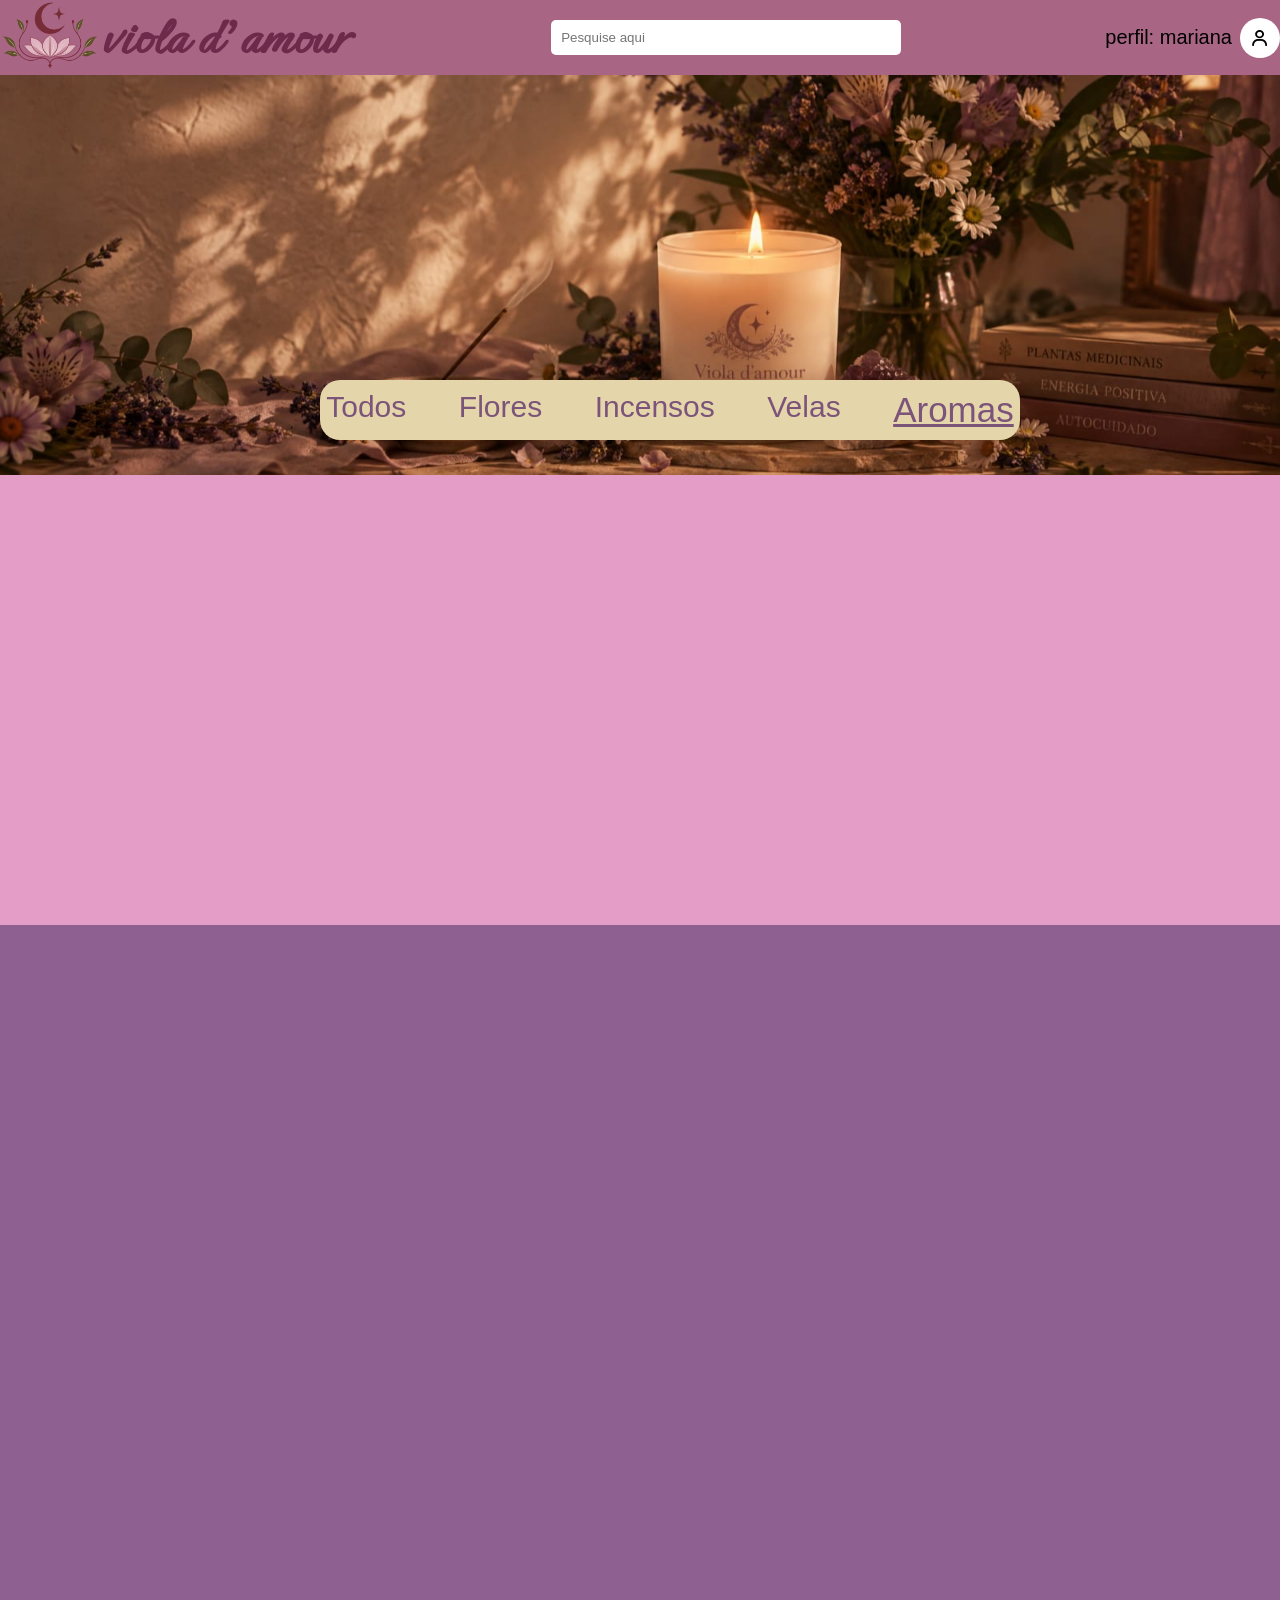
==== aroma.html @ 9129fdcb "alteracao do site" ====
<!DOCTYPE html>
<html lang="pt-br">
<head>
    <meta charset="UTF-8">
    <meta name="viewport" content="width=device-width, initial-scale=1.0">
    <link rel="stylesheet" href="./flores.css">
    <link rel="stylesheet" href="http://unpkg.com/boxicons@2.1.4/css/boxicons.min.css">
    <title> Viola D'Amour</title>
</head>
<body>
     <header>
<!--cabeçalho-->
        <a href="./index.html" target="_blank"><img src="./imagens/logo.png" id="logo" ></a> 
        <h1>viola d'amour</h1> <!--nome da empresa-->

        <div class="pesquisa"> 
            <input type="text" placeholder="Pesquise aqui">
        </div>

        <!-- Perfil à direita -->
        <div class="perfil">
            <span>perfil: <a>mariana</a></span>
            <i class="bx bx-user"></i>
        </div>
    </header>

    <main>

        <section>

            <article class="banner"> <!-- banner principal!!!!!!!!! -->

            </article>
        </section>  
        

        <section> <!--Div de produtos!!!!!!!-->
             <div class="partebaixo">
            <div class="lado-esquedo">
                <div class="meio">
                    <a href="./index.html">Todos</a>
                    <a href="./flores.html"><p>Flores</p></a>
                    <a href="./incensos.html"><p>Incensos</p></a>
                    <a href="./velas.css"><p>Velas</p></a>
                    <p id="ativo">Aromas</p>
                    
                </div>
        </section>

        
    </main>
        
</body>
</html>
---- flores.css ----
@import url('https://fonts.googleapis.com/css2?family=Ephesis&display=swap');

* {

    margin: 0;

    padding: 0;

    box-sizing: border-box;
}

/* CONFIGURAÇÃO GERAL */

html {

    scroll-behavior: smooth;
}

body {

    background-color: rgb(228, 213, 171);

    padding-top: 75px;

    font-family: Arial, sans-serif;
}

main{

    background-color: rgb(228, 157, 198);

}

/* CABEÇALHO FIXO */

header {

    display: flex;

    align-items: center;

    background-color: rgb(168, 101, 132);

    position: fixed;

    top: 0;

    left: 0;

    width: 100%;

    height: 75px;

    z-index: 1000;
}


#logo {

    width: 100px;

    height: 70px;

    object-fit: contain;
}

h1 {

    font-family: "Ephesis", cursive;

    font-weight: 600;

    font-style: normal;

    font-size: 60px;

    color: rgb(110, 42, 75);
}

/* BANNER */

.banner {

    background-image: url("./imagens/WhatsApp Image 2026-10-06 at 19.47.23.jpeg");

    height: 400px;

    width: 100%;

    background-size: cover;

    background-position: center;

    background-repeat: no-repeat;

    position: sticky;
   
    top: 75px;
}

.pesquisa {
   
    flex: 1;
   
    display: flex;
   
    justify-content: center;
   
    padding: 0 30px;
}

.pesquisa input {
   
    width: 350px;
   
    padding: 10px;
   
    border: none;
   
    border-radius: 5px;
}

/* Perfil */
.perfil {
   
    display: flex;
   
    align-items: center;
   
    gap: 8px;
   
    white-space: nowrap;
   
    font-size: 20px;
}

.perfil a:hover{
   
    cursor: pointer;
   
    text-decoration: underline;
}

.perfil i {
   
    width: 40px;
   
    height: 40px;
   
    object-fit: contain;
   
    border-radius: 100%;
   
    background-color: white;
   
    cursor: pointer;

    padding-top: 10px;
   
    padding-left: 10px;
}


.partebaixo{
   
    display: flex;
   
    background-color: rgb(141, 96, 145);
   
    width: 100%;
   
    height: 1400px;
   
    margin-top: 450px;
}

.lado-esquerdo{
   
    background-color: rgb(97, 124, 65);
   
    width: 80%;
   
    height: 100%;

    display: flex;
   
    flex-direction: column;
}



#ativo{
   
    text-decoration: underline;
   
    font-size: 35px;
}

.meio{
   
    position: absolute;
   
    top: 380px;
   
    left: 25%;

    display: flex;
    
    justify-content: space-around;

    gap: 40px;

    background-color: rgb(228, 213, 171);
    
    color: rgb(124, 84, 121);
    
    border-radius: 20px;
    
    width: 700px;
    
    height: 60px;
    
    font-size: 30px;
    
    padding-top: 10px;
}

.meio a{
    
    text-decoration: none;
    
    color: rgb(124, 84, 121);

}

.meio p:hover{
    
    text-decoration: underline;
    
    cursor: pointer;
    
    transform: scale(1.2);
    
    transition: 0.2s;
}



.baixo {
    display: flex;
    flex-direction: row;
    flex-wrap: wrap;

    justify-content: center;
    align-items: flex-start;
    align-content: flex-start;

    gap: 30px 22px;
    padding: 35px 30px;
}

.produto{
    
    width: 250px;
    
    height: 250px;
    
    object-fit: cover;

    border-radius: 20px;
}

/*caixa dos produtos*/

.produtos {
    margin: 0 !important;
    align-self: flex-start;
    transform: none;
    flex-shrink: 0;
}

.container {
    display: flex;
    flex-direction: row;
    flex-wrap: wrap;
    justify-content: center;
    align-items: flex-start;
    gap: 20px;
    padding: 30px;
}

.flores {
    display: flex;
    width: 200px;
    height: 300px;
    background-color: #7a1648;
    border-radius: 15px;
    justify-content: center;
    align-items: center;
    box-shadow: 5px 5px 10px rgba(82, 2, 62, 0.622);
    
    img{

    margin-top: -40px;
    width: 190px;
    height: 230px;
    border-radius: 20px;
    }
}





/* RODAPÉ */

footer {
    background-color: #7a1648;
    color: white;

    text-align: center;
    padding: 30px;

    position: relative;
    z-index: 2;
}

footer h3 {
    font-size: 25px;
    margin-bottom: 15px;
}

footer p {
    margin: 8px;
}

/* RESPONSIVIDADE PARA CELULAR */

@media (max-width: 600px) {

    /* CONFIGURAÇÃO GERAL */

    body {
        padding-top: 65px;
        overflow-x: hidden;
    }

    /* CABEÇALHO */

    header {
        height: 65px;
        padding: 0 8px;
        gap: 5px;
    }

    #logo {
        width: 55px;
        height: 55px;
        object-fit: contain;
    }

    h1 {
        font-size: clamp(24px, 7vw, 38px);
        white-space: nowrap;
    }

    /* PESQUISA */

    .pesquisa {
        flex: 1;
        min-width: 0;
        padding: 0 5px;
    }

    .pesquisa input {
        width: 100%;
        min-width: 0;
        padding: 8px;
        font-size: 12px;
    }

    /* PERFIL */

    .perfil {
        gap: 4px;
        font-size: 11px;
    }

    .perfil i {
        width: 28px;
        height: 28px;
        padding: 6px;
        font-size: 16px;
    }

    /* BANNER */

    .banner {
        width: 100%;
        height: 250px;
        top: 65px;
        background-size: cover;
        background-position: center;
    }

    /* MENU DE CATEGORIAS */

    .meio {
        position: relative;
        top: auto;
        left: auto;

        width: calc(100% - 24px);
        height: auto;
        min-height: 48px;

        margin: -30px auto 0;
        padding: 10px;

        display: flex;
        flex-wrap: wrap;
        justify-content: center;
        align-items: center;
        gap: 10px 16px;

        border-radius: 15px;
        font-size: 16px;
        z-index: 2;
    }

    .meio p,
    .meio a {
        font-size: 16px;
    }

    #ativo {
        font-size: 19px;
    }

    /* ÁREA DOS PRODUTOS */

    .container {
        width: 100%;
        min-height: auto;

        display: grid;
        grid-template-columns: repeat(2, minmax(0, 1fr));

        gap: 15px;
        padding: 20px 12px 35px;
    }

    /* CAIXAS DAS FLORES */

    .flores {
        width: 100%;
        min-width: 0;
        height: 220px;

        display: flex;
        justify-content: center;
        align-items: center;

        border-radius: 12px;
        box-shadow: 3px 4px 8px rgba(82, 2, 62, 0.35);
    }

    /* IMAGENS DOS PRODUTOS */

    .produto {
        width: 100%;
        height: 100%;
        object-fit: cover;
        border-radius: 12px;
    }

    /* RODAPÉ */

    footer {
        padding: 25px 15px;
        overflow-wrap: anywhere;
        font-size: 14px;
    }

    footer h3 {
        font-size: 22px;
    }
}
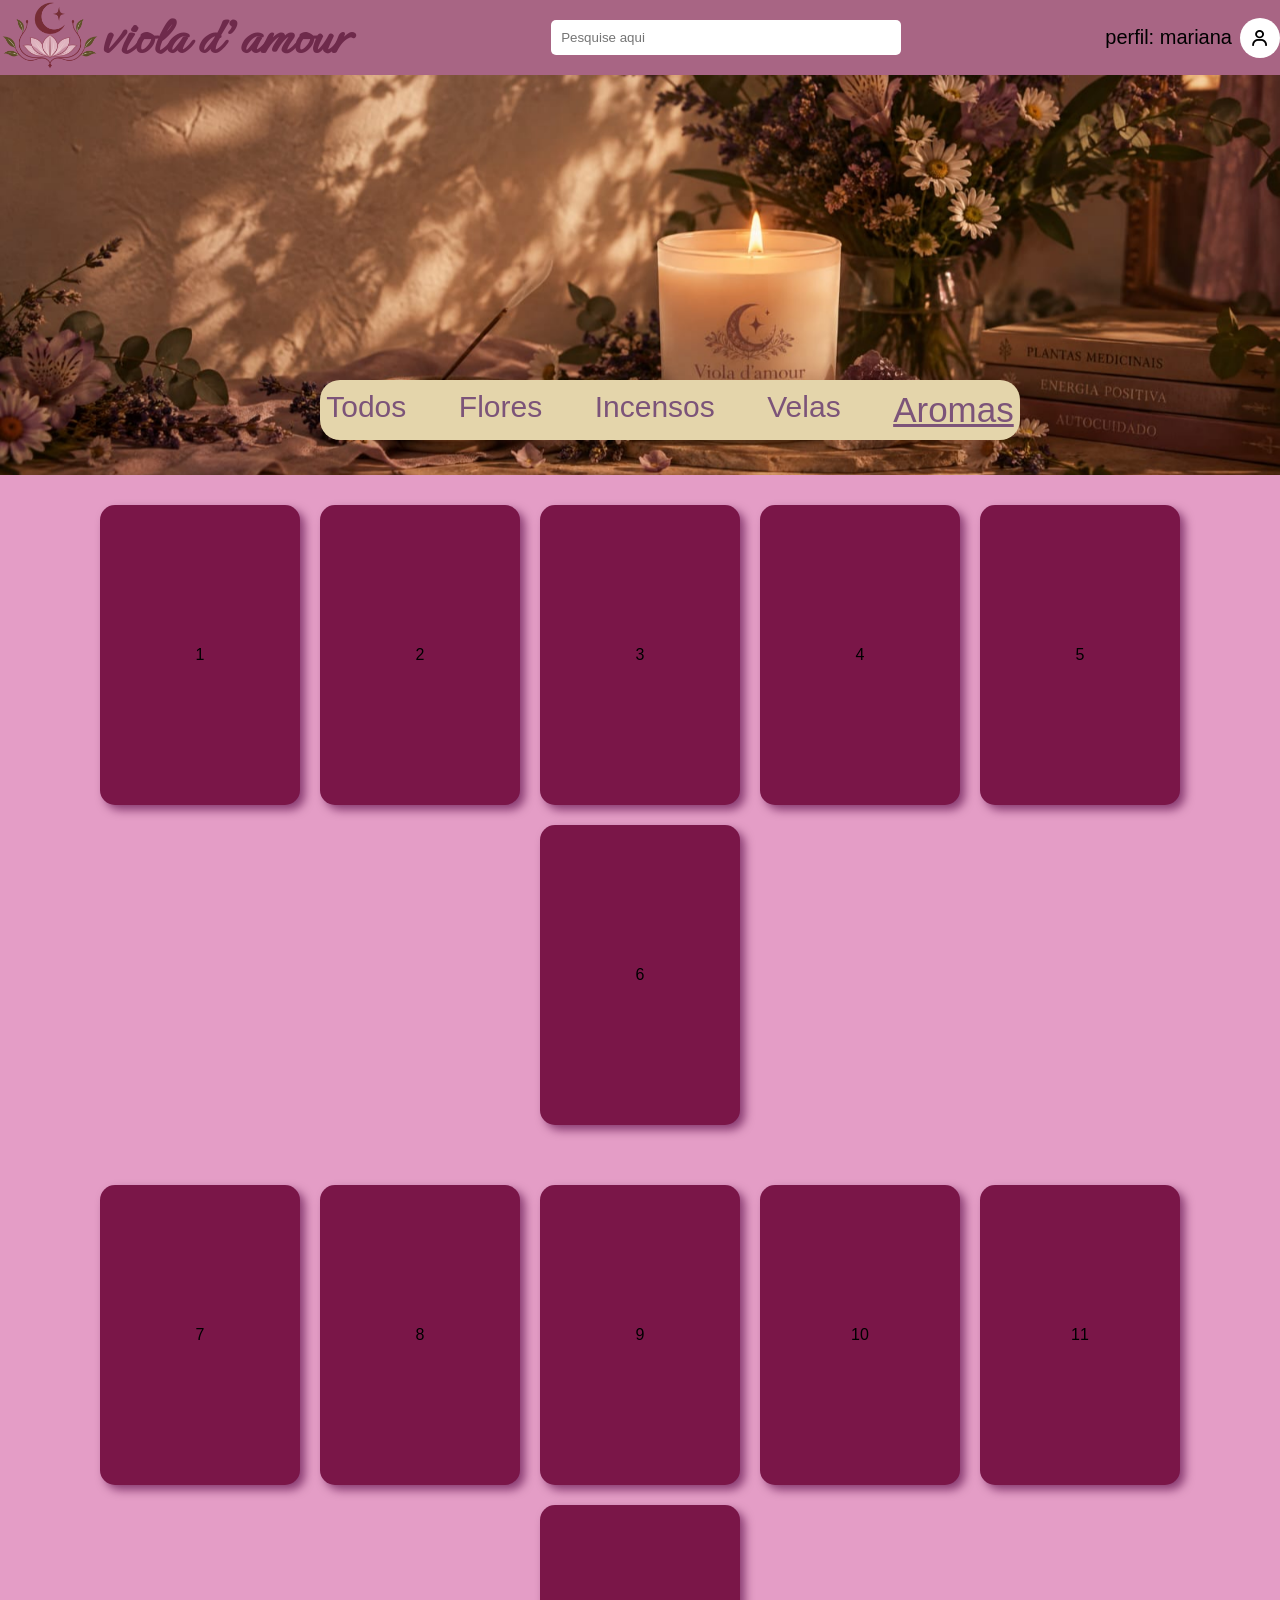
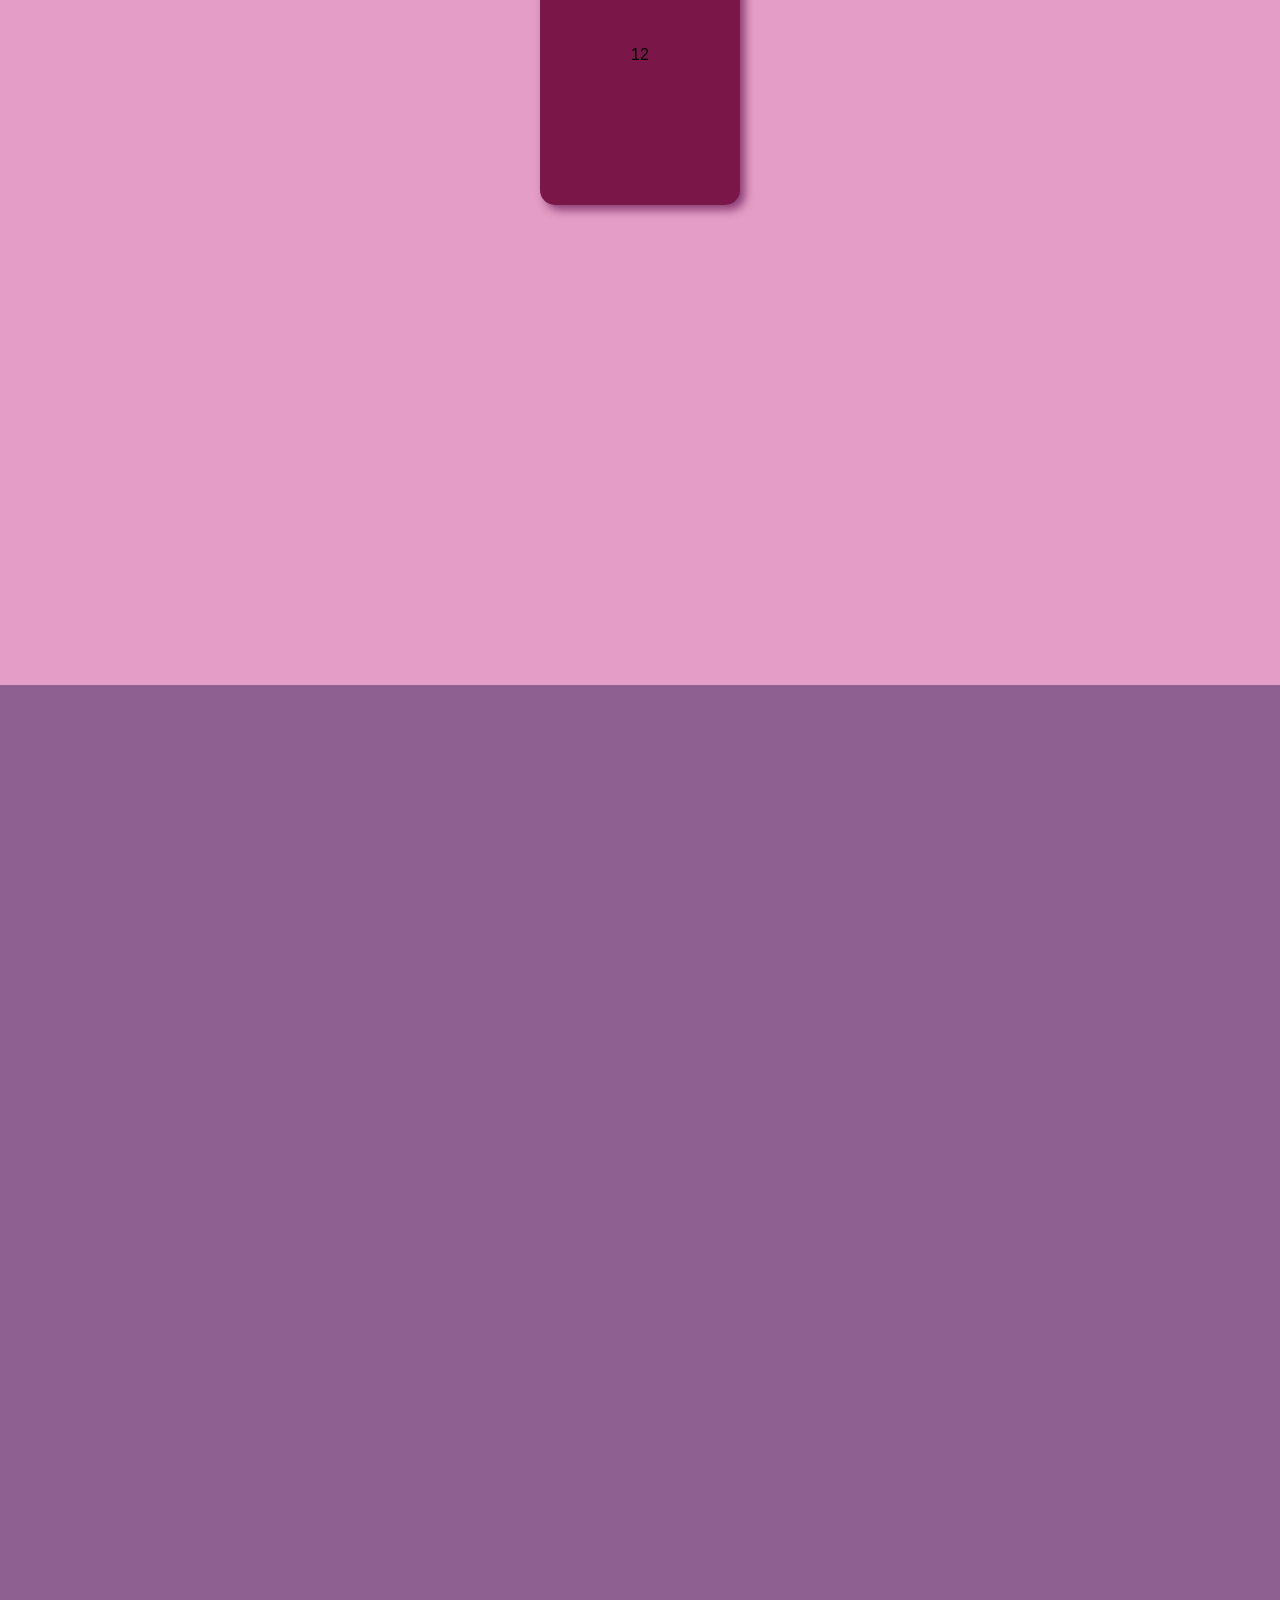
==== commit 63494205: "slavando alteracao" ====
--- a/aroma.html
+++ b/aroma.html
@@ -3,7 +3,7 @@
 <head>
     <meta charset="UTF-8">
     <meta name="viewport" content="width=device-width, initial-scale=1.0">
-    <link rel="stylesheet" href="./flores.css">
+    <link rel="stylesheet" href="./aromas.css">
     <link rel="stylesheet" href="http://unpkg.com/boxicons@2.1.4/css/boxicons.min.css">
     <title> Viola D'Amour</title>
 </head>
@@ -33,6 +33,46 @@
             </article>
         </section>  
         
+        <section class="produtos-section">
+
+            <div class="container">
+        
+                <div class="aromas">1</div>
+        
+                <div class="aromas">2</div>
+        
+                <div class="aromas">3</div>
+        
+                <div class="aromas">4</div>
+        
+                <div class="aromas">5</div>
+        
+                <div class="aromas">6</div>
+        
+            </div>
+        
+        </section>
+
+        <section class="produtos-section">
+
+            <div class="container">
+        
+                <div class="aromas">7</div>
+        
+                <div class="aromas">8</div>
+        
+                <div class="aromas">9</div>
+        
+                <div class="aromas">10</div>
+        
+                <div class="aromas">11</div>
+        
+                <div class="aromas">12</div>
+        
+            </div>
+        
+        </section>
+
 
         <section> <!--Div de produtos!!!!!!!-->
              <div class="partebaixo">
--- a/aromas.css
+++ b/aromas.css
@@ -0,0 +1,308 @@
+
+@import url('https://fonts.googleapis.com/css2?family=Ephesis&display=swap');
+
+* {
+
+    margin: 0;
+
+    padding: 0;
+
+    box-sizing: border-box;
+}
+
+/* CONFIGURAÇÃO GERAL */
+
+html {
+
+    scroll-behavior: smooth;
+}
+
+body {
+
+    background-color: rgb(228, 213, 171);
+
+    padding-top: 75px;
+
+    font-family: Arial, sans-serif;
+}
+
+main{
+
+    background-color: rgb(228, 157, 198);
+
+}
+
+/* CABEÇALHO FIXO */
+
+header {
+
+    display: flex;
+
+    align-items: center;
+
+    background-color: rgb(168, 101, 132);
+
+    position: fixed;
+
+    top: 0;
+
+    left: 0;
+
+    width: 100%;
+
+    height: 75px;
+
+    z-index: 1000;
+}
+
+
+#logo {
+
+    width: 100px;
+
+    height: 70px;
+
+    object-fit: contain;
+}
+
+h1 {
+
+    font-family: "Ephesis", cursive;
+
+    font-weight: 600;
+
+    font-style: normal;
+
+    font-size: 60px;
+
+    color: rgb(110, 42, 75);
+}
+
+/* BANNER */
+
+.banner {
+
+    background-image: url("./imagens/WhatsApp Image 2026-10-06 at 19.47.23.jpeg");
+
+    height: 400px;
+
+    width: 100%;
+
+    background-size: cover;
+
+    background-position: center;
+
+    background-repeat: no-repeat;
+
+    position: sticky;
+   
+    top: 75px;
+}
+
+.pesquisa {
+   
+    flex: 1;
+   
+    display: flex;
+   
+    justify-content: center;
+   
+    padding: 0 30px;
+}
+
+.pesquisa input {
+   
+    width: 350px;
+   
+    padding: 10px;
+   
+    border: none;
+   
+    border-radius: 5px;
+}
+
+/* Perfil */
+.perfil {
+   
+    display: flex;
+   
+    align-items: center;
+   
+    gap: 8px;
+   
+    white-space: nowrap;
+   
+    font-size: 20px;
+}
+
+.perfil a:hover{
+   
+    cursor: pointer;
+   
+    text-decoration: underline;
+}
+
+.perfil i {
+   
+    width: 40px;
+   
+    height: 40px;
+   
+    object-fit: contain;
+   
+    border-radius: 100%;
+   
+    background-color: white;
+   
+    cursor: pointer;
+
+    padding-top: 10px;
+   
+    padding-left: 10px;
+}
+
+
+.partebaixo{
+   
+    display: flex;
+   
+    background-color: rgb(141, 96, 145);
+   
+    width: 100%;
+   
+    height: 1400px;
+   
+    margin-top: 450px;
+}
+
+.lado-esquerdo{
+   
+    background-color: rgb(97, 124, 65);
+   
+    width: 80%;
+   
+    height: 100%;
+
+    display: flex;
+   
+    flex-direction: column;
+}
+
+
+
+#ativo{
+   
+    text-decoration: underline;
+   
+    font-size: 35px;
+}
+
+.meio{
+   
+    position: absolute;
+   
+    top: 380px;
+   
+    left: 25%;
+
+    display: flex;
+    
+    justify-content: space-around;
+
+    gap: 40px;
+
+    background-color: rgb(228, 213, 171);
+    
+    color: rgb(124, 84, 121);
+    
+    border-radius: 20px;
+    
+    width: 700px;
+    
+    height: 60px;
+    
+    font-size: 30px;
+    
+    padding-top: 10px;
+}
+
+.meio a{
+    
+    text-decoration: none;
+    
+    color: rgb(124, 84, 121);
+
+}
+
+.meio p:hover{
+    
+    text-decoration: underline;
+    
+    cursor: pointer;
+    
+    transform: scale(1.2);
+    
+    transition: 0.2s;
+}
+
+
+
+.baixo {
+    display: flex;
+    flex-direction: row;
+    flex-wrap: wrap;
+
+    justify-content: center;
+    align-items: flex-start;
+    align-content: flex-start;
+
+    gap: 30px 22px;
+    padding: 35px 30px;
+}
+
+.produto{
+    
+    width: 250px;
+    
+    height: 250px;
+    
+    object-fit: cover;
+
+    border-radius: 20px;
+}
+
+.produtos {
+    margin: 0 !important;
+    align-self: flex-start;
+    transform: none;
+    flex-shrink: 0;
+}
+
+.container {
+    display: flex;
+    flex-direction: row;
+    flex-wrap: wrap;
+    justify-content: center;
+    align-items: flex-start;
+    gap: 20px;
+    padding: 30px;
+}
+
+.aromas {
+    display: flex;
+    width: 200px;
+    height: 300px;
+    background-color: #7a1648;
+    border-radius: 15px;
+    justify-content: center;
+    align-items: center;
+    box-shadow: 5px 5px 10px rgba(82, 2, 62, 0.622);
+    
+    img{
+
+    margin-top: -40px;
+    width: 190px;
+    height: 230px;
+    border-radius: 20px;
+    }
+}
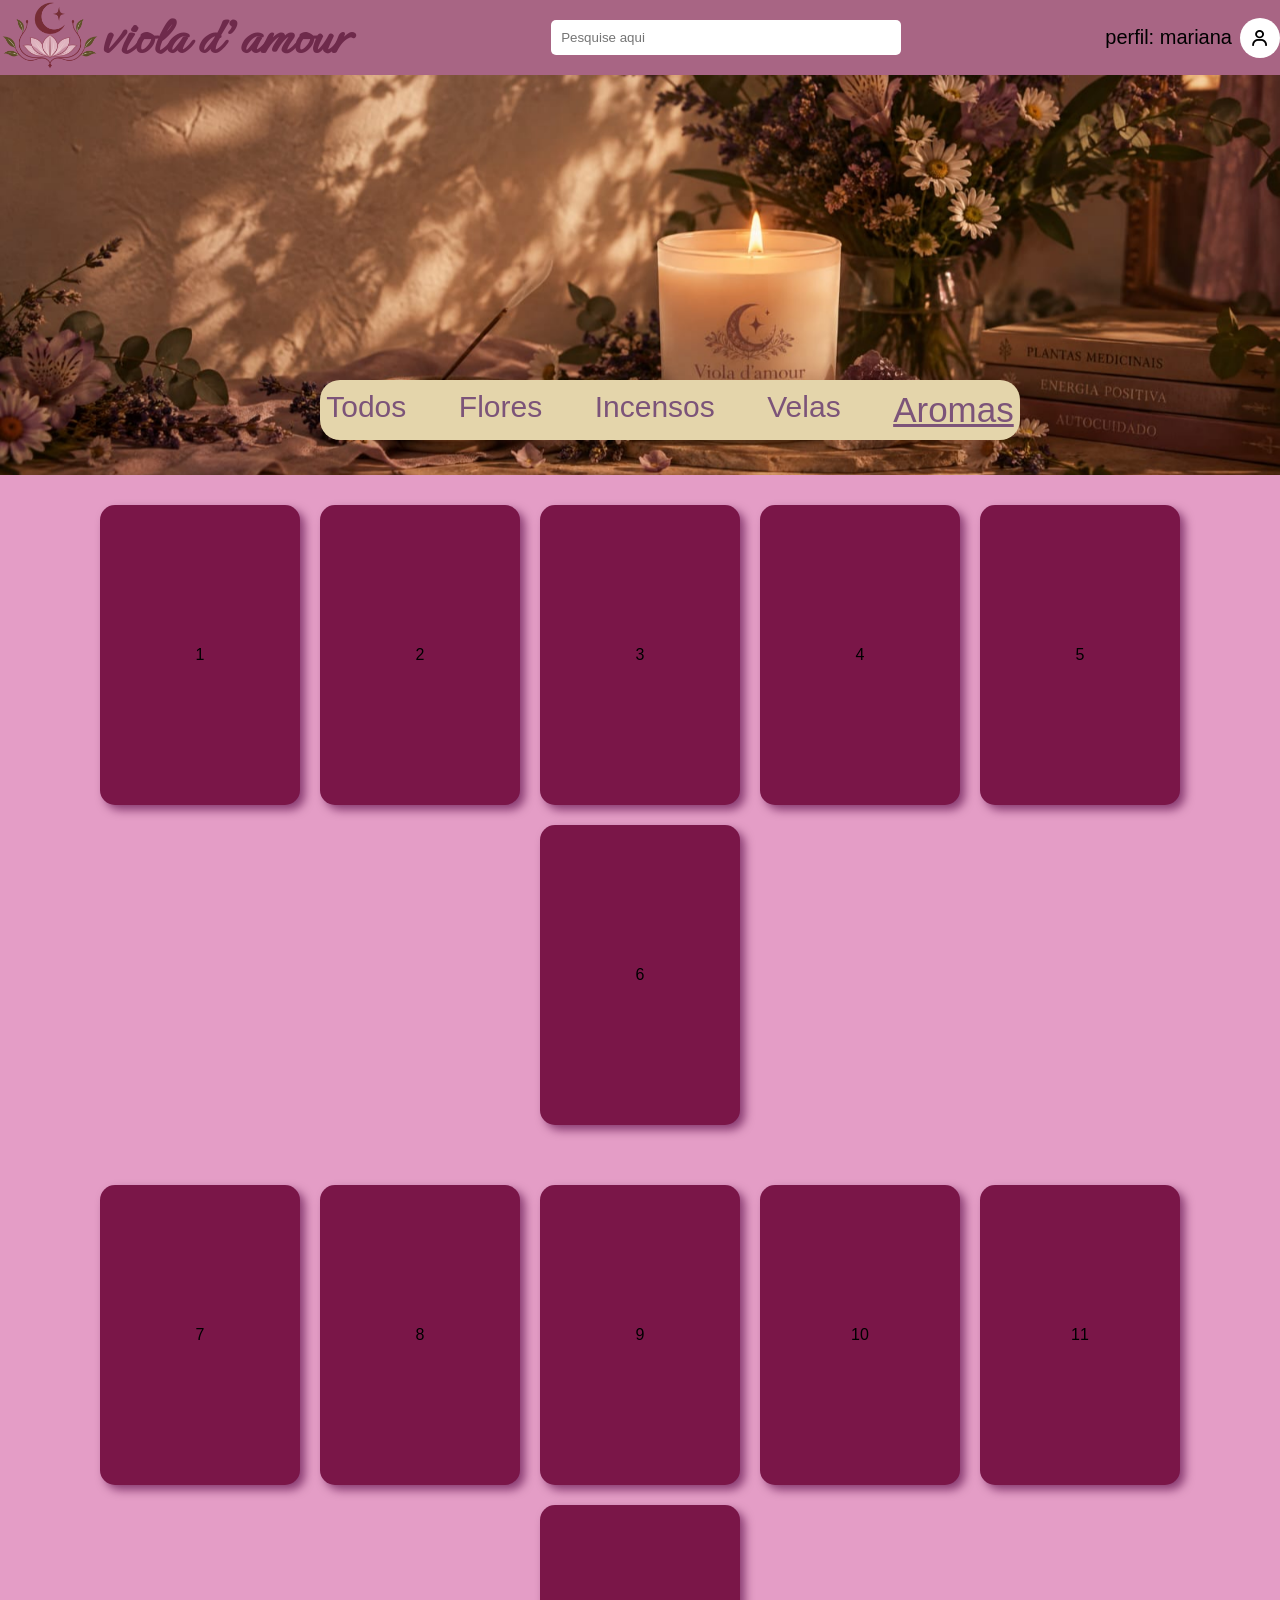
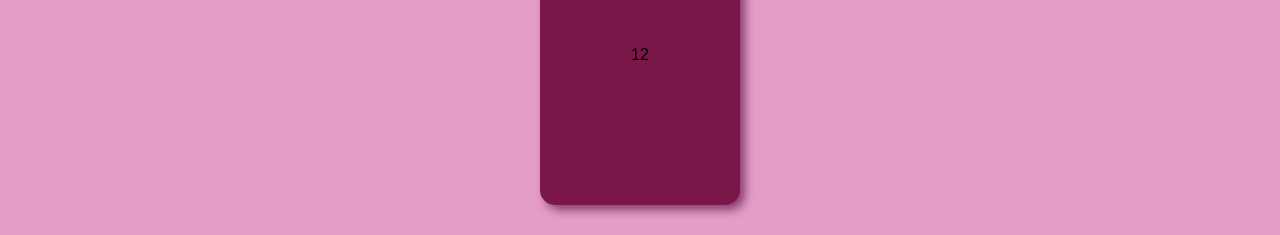
==== commit 33f3e17e: "aa" ====
--- a/aroma.html
+++ b/aroma.html
@@ -81,7 +81,7 @@
                     <a href="./index.html">Todos</a>
                     <a href="./flores.html"><p>Flores</p></a>
                     <a href="./incensos.html"><p>Incensos</p></a>
-                    <a href="./velas.css"><p>Velas</p></a>
+                    <a href="./velas.html"><p>Velas</p></a>
                     <p id="ativo">Aromas</p>
                     
                 </div>
--- a/aromas.css
+++ b/aromas.css
@@ -162,18 +162,7 @@
 }
 
 
-.partebaixo{
-   
-    display: flex;
-   
-    background-color: rgb(141, 96, 145);
-   
-    width: 100%;
-   
-    height: 1400px;
-   
-    margin-top: 450px;
-}
+
 
 .lado-esquerdo{
    
@@ -196,7 +185,6 @@
    
     font-size: 35px;
 }
-
 .meio{
    
     position: absolute;
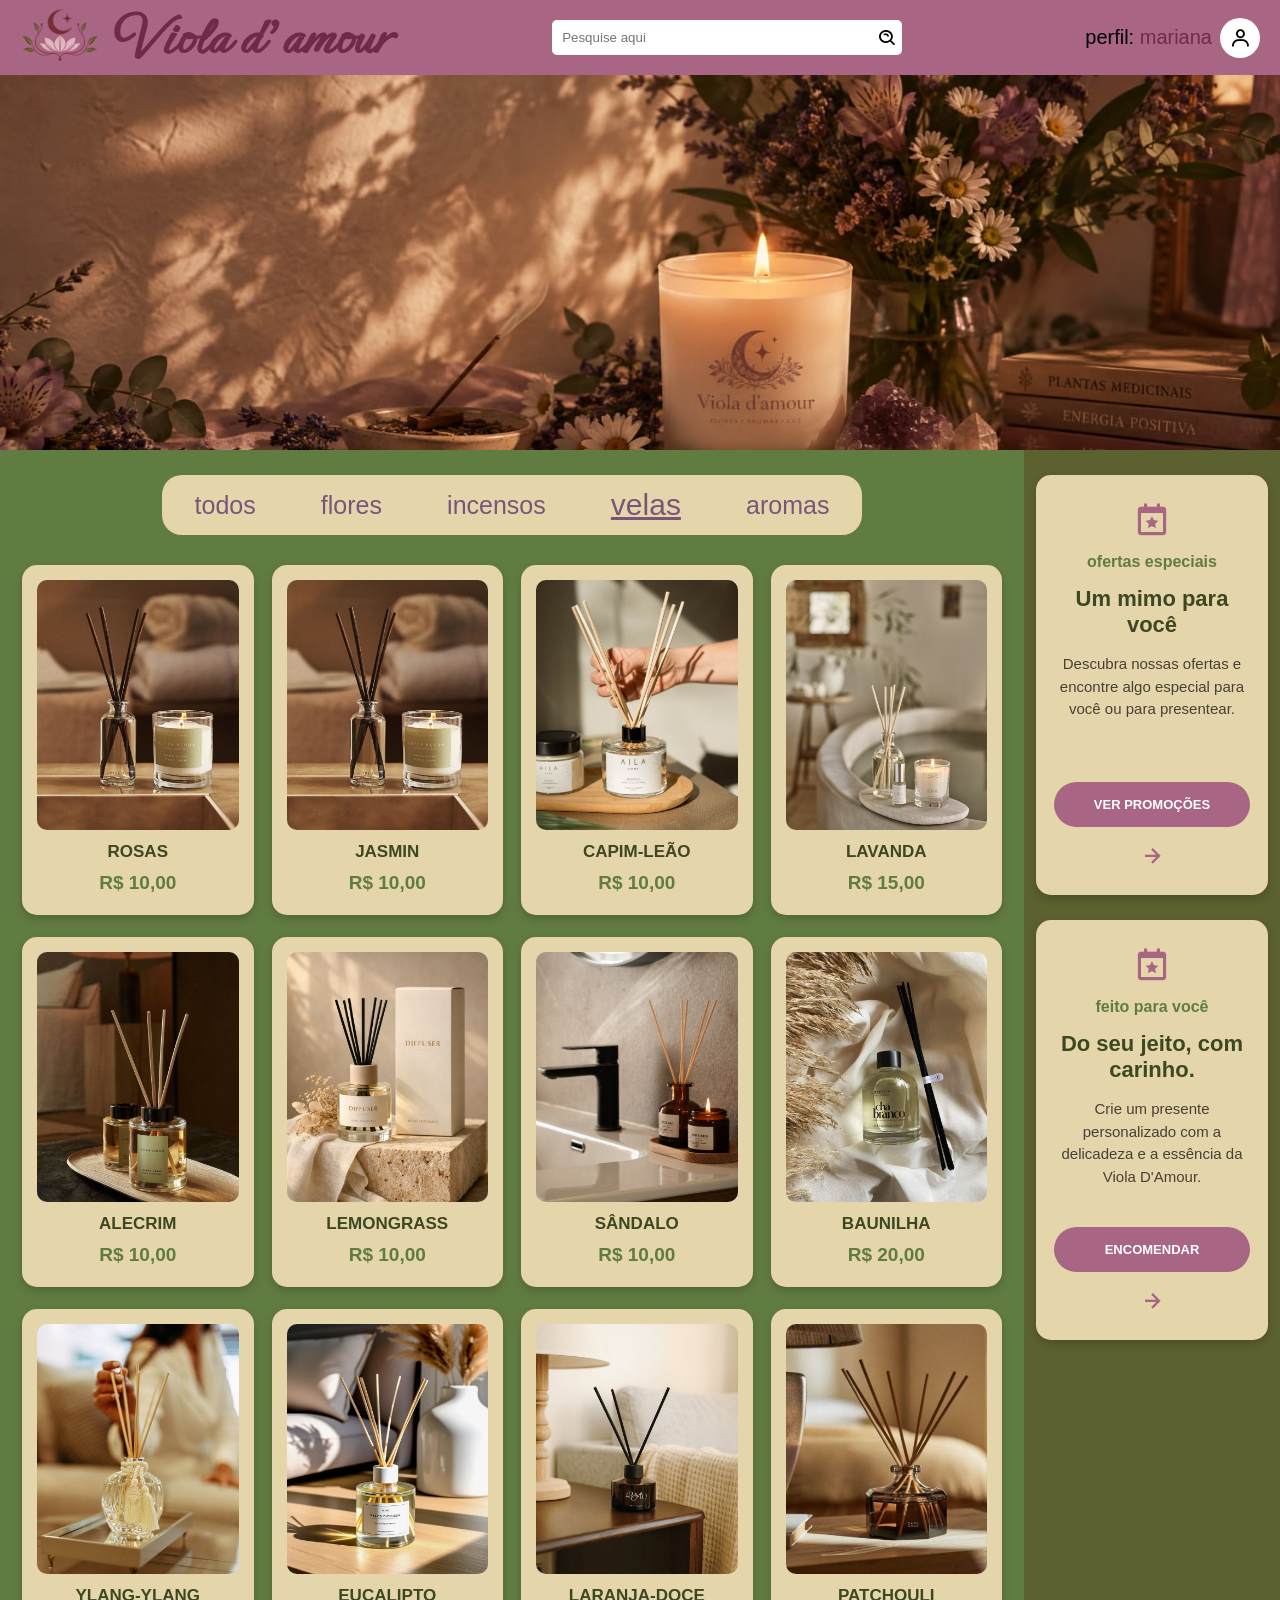
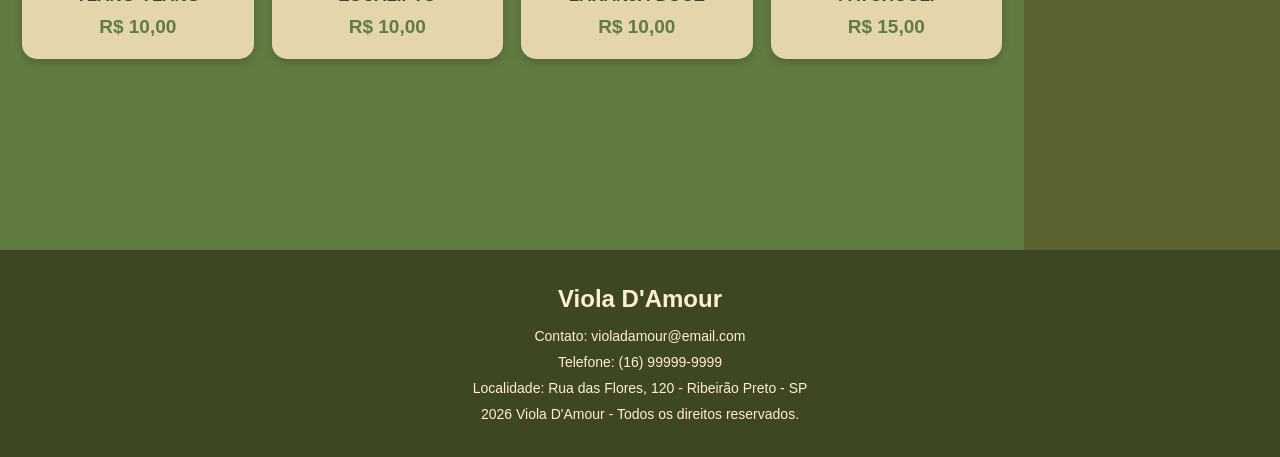
==== commit 9a9bc77a: "aa" ====
--- a/aroma.html
+++ b/aroma.html
@@ -1,94 +1,248 @@
+
 <!DOCTYPE html>
 <html lang="pt-br">
+
 <head>
     <meta charset="UTF-8">
     <meta name="viewport" content="width=device-width, initial-scale=1.0">
+
+    <title>Viola D'Amour - Aromas</title>
+
     <link rel="stylesheet" href="./aromas.css">
-    <link rel="stylesheet" href="http://unpkg.com/boxicons@2.1.4/css/boxicons.min.css">
-    <title> Viola D'Amour</title>
+    <link rel="stylesheet"
+        href="https://unpkg.com/boxicons@2.1.4/css/boxicons.min.css">
 </head>
+
 <body>
-     <header>
-<!--cabeçalho-->
-        <a href="./index.html" target="_blank"><img src="./imagens/logo.png" id="logo" ></a> 
-        <h1>viola d'amour</h1> <!--nome da empresa-->
-
-        <div class="pesquisa"> 
+
+    <!-- CABEÇALHO -->
+    <header class="header">
+
+        <div class="logo">
+            <a href="./index.html">
+                <img src="./imagens/logo.png" alt="Logo Viola D'Amour">
+            </a>
+
+            <h1>Viola d’amour</h1>
+        </div>
+
+        <div class="pesquisa">
             <input type="text" placeholder="Pesquise aqui">
-        </div>
-
-        <!-- Perfil à direita -->
+            <i class="bx bx-search-alt"></i>
+        </div>
+
         <div class="perfil">
-            <span>perfil: <a>mariana</a></span>
+            <span>perfil: <a href="#">mariana</a></span>
             <i class="bx bx-user"></i>
         </div>
+
     </header>
 
+    <!-- BANNER -->
+    <div class="banner"></div>
+
     <main>
 
-        <section>
-
-            <article class="banner"> <!-- banner principal!!!!!!!!! -->
-
-            </article>
-        </section>  
+        <div class="partebaixo">
         
-        <section class="produtos-section">
-
-            <div class="container">
-        
-                <div class="aromas">1</div>
-        
-                <div class="aromas">2</div>
-        
-                <div class="aromas">3</div>
-        
-                <div class="aromas">4</div>
-        
-                <div class="aromas">5</div>
-        
-                <div class="aromas">6</div>
-        
+            <div class="lado-esquedo"> 
+
+ <div class="meio">
+
+                    <a href="todos.html"><p>todos</p></a>
+                    <a href="./flores.html"><p>flores</p></a>
+                    <a href="./incensos.html"><p>incensos</p></a>
+                    <p id="ativo">velas</p>
+                    <a href="./aroma.html"><p>aromas</p></a>
+                </div>
+
+                <!-- GRADE DOS AROMAS -->
+                <div class="baixo">
+
+                    <!-- AROMA 01 -->
+                    <div class="produtos">
+                        <img
+                            src="./imagens/img_aromas/WhatsApp Image 2026-10-14 at 10.09.57.jpeg"
+                            alt="Aroma de rosas"
+                            class="produto">
+                        <h3>ROSAS</h3>
+                        <p class="preco">R$ 10,00</p>
+                    </div>
+
+                    <!-- AROMA 02 -->
+                    <div class="produtos">
+                        <img
+                            src="./imagens/img_aromas/WhatsApp Image 2026-10-14 at 10.09.57.jpeg"
+                            alt="Aroma de jasmin"
+                            class="produto">
+                        <h3>JASMIN</h3>
+                        <p class="preco">R$ 10,00</p>
+                    </div>
+
+                    <!-- AROMA 03 -->
+                    <div class="produtos">
+                        <img
+                            src="./imagens/img_aromas/WhatsApp Image 2026-10-14 at 10.09.58 (1).jpeg"
+                            alt="Aroma de capim-leão"
+                            class="produto">
+                        <h3>CAPIM-LEÃO</h3>
+                        <p class="preco">R$ 10,00</p>
+                    </div>
+
+                    <!-- AROMA 04 -->
+                    <div class="produtos">
+                        <img
+                            src="./imagens/img_aromas/WhatsApp Image 2026-10-14 at 10.09.58 (2).jpeg"
+                            alt="Aroma de lavanda"
+                            class="produto">
+                        <h3>LAVANDA</h3>
+                        <p class="preco">R$ 15,00</p>
+                    </div>
+
+                    <!-- AROMA 05 -->
+                    <div class="produtos">
+                        <img
+                            src="./imagens/img_aromas/WhatsApp Image 2026-10-14 at 10.09.58 (3).jpeg"
+                            alt="Aroma de alecrim"
+                            class="produto">
+                        <h3>ALECRIM</h3>
+                        <p class="preco">R$ 10,00</p>
+                    </div>
+
+                    <!-- AROMA 06 -->
+                    <div class="produtos">
+                        <img
+                            src="./imagens/img_aromas/WhatsApp Image 2026-10-14 at 10.09.59 (1).jpeg"
+                            alt="Aroma de lemongrass"
+                            class="produto">
+                        <h3>LEMONGRASS</h3>
+                        <p class="preco">R$ 10,00</p>
+                    </div>
+
+                    <!-- AROMA 07 -->
+                    <div class="produtos">
+                        <img
+                            src="./imagens/img_aromas/WhatsApp Image 2026-10-14 at 10.09.59 (2).jpeg"
+                            alt="Aroma de sândalo"
+                            class="produto">
+                        <h3>SÂNDALO</h3>
+                        <p class="preco">R$ 10,00</p>
+                    </div>
+
+                    <!-- AROMA 08 -->
+                    <div class="produtos">
+                        <img
+                            src="./imagens/img_aromas/WhatsApp Image 2026-10-14 at 10.09.59 (3).jpeg"
+                            alt="Aroma de baunilha"
+                            class="produto">
+                        <h3>BAUNILHA</h3>
+                        <p class="preco">R$ 20,00</p>
+                    </div>
+
+                    <!-- AROMA 09 -->
+                    <div class="produtos">
+                        <img
+                            src="./imagens/img_aromas/WhatsApp Image 2026-10-14 at 10.09.59.jpeg"
+                            alt="Aroma de ylang-ylang"
+                            class="produto">
+                        <h3>YLANG-YLANG</h3>
+                        <p class="preco">R$ 10,00</p>
+                    </div>
+
+                    <!-- AROMA 10 -->
+                    <div class="produtos">
+                        <img
+                            src="./imagens/img_aromas/WhatsApp Image 2026-10-14 at 10.19.52 (1).jpeg"
+                            alt="Aroma de eucalipto"
+                            class="produto">
+                        <h3>EUCALIPTO</h3>
+                        <p class="preco">R$ 10,00</p>
+                    </div>
+
+                    <!-- AROMA 11 -->
+                    <div class="produtos">
+                        <img
+                            src="./imagens/img_aromas/WhatsApp Image 2026-10-14 at 10.19.52.jpeg"
+                            alt="Aroma de laranja-doce"
+                            class="produto">
+                        <h3>LARANJA-DOCE</h3>
+                        <p class="preco">R$ 10,00</p>
+                    </div>
+
+                    <!-- AROMA 12 -->
+                    <div class="produtos">
+                        <img
+                            src="./imagens/img_aromas/WhatsApp Image 2026-10-14 at 10.19.53.jpeg"
+                            alt="Aroma de patchouli"
+                            class="produto">
+                        <h3>PATCHOULI</h3>
+                        <p class="preco">R$ 15,00</p>
+                    </div>
+
+                </div>
+
             </div>
-        
-        </section>
-
-        <section class="produtos-section">
-
-            <div class="container">
-        
-                <div class="aromas">7</div>
-        
-                <div class="aromas">8</div>
-        
-                <div class="aromas">9</div>
-        
-                <div class="aromas">10</div>
-        
-                <div class="aromas">11</div>
-        
-                <div class="aromas">12</div>
-        
-            </div>
-        
-        </section>
-
-
-        <section> <!--Div de produtos!!!!!!!-->
-             <div class="partebaixo">
-            <div class="lado-esquedo">
-                <div class="meio">
-                    <a href="./index.html">Todos</a>
-                    <a href="./flores.html"><p>Flores</p></a>
-                    <a href="./incensos.html"><p>Incensos</p></a>
-                    <a href="./velas.html"><p>Velas</p></a>
-                    <p id="ativo">Aromas</p>
-                    
-                </div>
-        </section>
-
-        
+
+            <!-- COLUNA DIREITA: PROMOÇÕES -->
+            <aside class="lado-direito">
+
+                <div class="caixa-cimad">
+
+                    <i class="bx bx-calendar-star"></i>
+
+                    <h4>ofertas especiais</h4>
+                    <h3>Um mimo para você</h3>
+
+                    <p>
+                        Descubra nossas ofertas e encontre algo especial
+                        para você ou para presentear.
+                    </p>
+
+                    <a href="./promoção.html">
+                        <button type="button">VER PROMOÇÕES</button>
+                    </a>
+
+                    <i class="bx bx-right-arrow-alt" id="seta"></i>
+
+                </div>
+
+                <div class="caixa-baixod">
+
+                    <i class="bx bx-calendar-star"></i>
+
+                    <h4>feito para você</h4>
+                    <h3>Do seu jeito, com carinho.</h3>
+
+                    <p>
+                        Crie um presente personalizado com a delicadeza
+                        e a essência da Viola D'Amour.
+                    </p>
+
+                    <a href="./promoção.html">
+                        <button type="button">ENCOMENDAR</button>
+                    </a>
+
+                    <i class="bx bx-right-arrow-alt" id="seta"></i>
+
+                </div>
+
+            </aside>
+
+        </div>
+
     </main>
-        
+
+    <!-- RODAPÉ -->
+    <footer>
+
+        <h3>Viola D'Amour</h3>
+
+        <p>Contato: violadamour@email.com</p>
+        <p>Telefone: (16) 99999-9999</p>
+        <p>Localidade: Rua das Flores, 120 - Ribeirão Preto - SP</p>
+        <p>2026 Viola D'Amour - Todos os direitos reservados.</p>
+
+    </footer>
+
 </body>
-</html>+</html>
--- a/aromas.css
+++ b/aromas.css
@@ -2,295 +2,403 @@
 @import url('https://fonts.googleapis.com/css2?family=Ephesis&display=swap');
 
 * {
-
     margin: 0;
-
     padding: 0;
-
     box-sizing: border-box;
 }
 
-/* CONFIGURAÇÃO GERAL */
-
-html {
-
-    scroll-behavior: smooth;
-}
-
 body {
-
     background-color: rgb(228, 213, 171);
-
-    padding-top: 75px;
-
     font-family: Arial, sans-serif;
 }
-
-main{
-
-    background-color: rgb(228, 157, 198);
-
-}
-
-/* CABEÇALHO FIXO */
-
-header {
-
-    display: flex;
-
-    align-items: center;
+/* CABEÇALHO */
+.header {
+    display: flex;
+    align-items: center;
+    justify-content: space-between;
+    width: 100%;
+    height: 75px;
+    padding: 0 20px;
+
+    position: fixed;
+    top: 0;
+    left: 0;
+    z-index: 10;
 
     background-color: rgb(168, 101, 132);
+}
+
+.logo {
+    display: flex;
+    align-items: center;
+    gap: 15px;
+}
+
+.logo img {
+    width: 80px;
+    height: 70px;
+    object-fit: contain;
+}
+
+.logo h1 {
+    font-family: "Ephesis", cursive;
+    font-size: 60px;
+    font-weight: 600;
+    color: rgb(110, 42, 75);
+    white-space: nowrap;
+}
+
+/* PESQUISA */
+.pesquisa {
+    flex: 1;
+    display: flex;
+    align-items: center;
+    justify-content: center;
+    padding: 0 30px;
+}
+
+.pesquisa input {
+    width: 350px;
+    padding: 10px;
+    border: none;
+    border-radius: 5px;
+    outline: none;
+}
+
+.pesquisa i {
+    position: relative;
+    right: 25px;
+    font-size: 20px;
+}
+
+/* PERFIL */
+.perfil {
+    display: flex;
+    align-items: center;
+    gap: 8px;
+    white-space: nowrap;
+    font-size: 20px;
+}
+
+.perfil a {
+    color: rgb(110, 42, 75);
+    text-decoration: none;
+}
+
+.perfil a:hover {
+    text-decoration: underline;
+    cursor: pointer;
+}
+
+.perfil i {
+    display: flex;
+    align-items: center;
+    justify-content: center;
+    width: 40px;
+    height: 40px;
+    border-radius: 50%;
+    background-color: white;
+    font-size: 22px;
+}
+
+header a {
+    text-decoration: none;
+}
+
+/* BANNER */
+.banner {
+    background-image: url("./imagens/banner_vela.jpeg");
+    background-repeat: no-repeat;
+    background-position: center;
+    background-size: cover;
+
+    width: 100%;
+    height: 450px;
 
     position: fixed;
-
-    top: 0;
-
+    top: 75px;
     left: 0;
-
-    width: 100%;
-
-    height: 75px;
-
-    z-index: 1000;
-}
-
-
-#logo {
-
-    width: 100px;
-
-    height: 70px;
-
-    object-fit: contain;
-}
-
-h1 {
-
-    font-family: "Ephesis", cursive;
-
-    font-weight: 600;
-
-    font-style: normal;
-
-    font-size: 60px;
-
-    color: rgb(110, 42, 75);
-}
-
-/* BANNER */
-
-.banner {
-
-    background-image: url("./imagens/WhatsApp Image 2026-10-06 at 19.47.23.jpeg");
-
-    height: 400px;
-
-    width: 100%;
-
-    background-size: cover;
-
-    background-position: center;
-
-    background-repeat: no-repeat;
-
-    position: sticky;
-   
-    top: 75px;
-}
-
-.pesquisa {
-   
-    flex: 1;
-   
-    display: flex;
-   
-    justify-content: center;
-   
-    padding: 0 30px;
-}
-
-.pesquisa input {
-   
-    width: 350px;
-   
+    z-index: -1;
+}
+
+/* CONTEÚDO PRINCIPAL */
+main {
+    display: flex;
+    flex-direction: column;
+    width: 100%;
+    margin-top: 450px;
+}
+
+
+/* ÁREA INFERIOR */
+.partebaixo {
+   display: flex;
+    align-items: stretch;
+    width: 100%;
+    min-height: 1400px;
+    background-color: rgb(141, 96, 145);
+}
+
+/* COLUNA ESQUERDA */
+.lado-esquedo {
+    display: flex;
+    flex-direction: column;
+    align-items: center;
+
+    width: 80%;
+    min-width: 0;
+
+    padding: 25px 22px 40px;
+    background-color: rgb(97, 124, 65);
+}
+
+/* MENU DE CATEGORIAS */
+.meio {
+
+    
+    margin-top: -80px;
+    position: relative;
+    top: auto;
+    left: auto;
+
+    display: flex;
+    align-items: center;
+    justify-content: space-around;
+    gap: 30px;
+
+    width: 700px;
+    max-width: 100%;
+    height: 60px;
+
+    margin: 0 auto 30px;
+    padding: 10px 15px;
+
+    background-color: rgb(228, 213, 171);
+    color: rgb(124, 84, 121);
+    border-radius: 20px;
+    font-size: 25px;
+
+    flex-shrink: 0;
+}
+
+.meio a {
+    text-decoration: none;
+    color: rgb(124, 84, 121);
+}
+
+.meio p {
+    white-space: nowrap;
+}
+
+.meio p:hover {
+    text-decoration: underline;
+    cursor: pointer;
+    transform: scale(1.08);
+    transition: 0.2s;
+}
+
+#ativo {
+    text-decoration: underline;
+    font-size: 30px;
+}
+
+/* GRADE DOS PRODUTOS */
+.baixo {
+    display: grid;
+
+    grid-template-columns: repeat(4, minmax(0, 1fr));
+    gap: 22px 18px;
+
+    width: 100%;
+    align-items: stretch;
+}
+
+/* CARTÕES DOS AROMAS */
+.produtos {
+    display: flex;
+    flex-direction: column;
+    align-items: center;
+    justify-content: flex-start;
+
+    width: 100%;
+    max-width: 334px;
+    min-width: 0;
+    min-height: 350px;
+
+    padding: 15px;
+
+    background-color: rgb(228, 213, 171);
+    border-radius: 15px;
+
+    box-shadow: 0 4px 10px rgba(0, 0, 0, 0.18);
+
+    text-align: center;
+    overflow: hidden;
+}
+
+/* IMAGENS DOS AROMAS */
+.produtos img,
+.produtos .produto {
+    display: block;
+
+    width: 100%;
+    height: 250px;
+
+    object-fit: cover;
+    object-position: center;
+
+    border-radius: 10px;
+}
+
+/* NOMES DOS AROMAS */
+.produtos h3 {
+    width: 100%;
+    margin-top: 12px;
+
+    color: rgb(61, 71, 33);
+    font-size: 17px;
+
+    overflow-wrap: anywhere;
+}
+
+/* PREÇOS */
+.produtos .preco {
+    margin-top: 10px;
+
+    color: rgb(97, 124, 65);
+    font-size: 19px;
+    font-weight: bold;
+}
+
+/* COLUNA DIREITA: PROMOÇÕES */
+.lado-direito {
+    display: flex;
+    flex-direction: column;
+    align-items: center;
+
+    width: 20%;
+    flex-shrink: 0;
+    gap: 25px;
+
+    padding: 25px 12px;
+
+    background-color: rgb(92, 97, 48);
+}
+
+/* CAIXAS DE PROMOÇÃO */
+.caixa-cimad,
+.caixa-baixod {
+    display: flex;
+    flex-direction: column;
+    align-items: center;
+
+    width: 100%;
+    min-height: 420px;
+
+    padding: 25px 18px;
+
+    background-color: rgb(228, 213, 171);
+    border-radius: 15px;
+
+    text-align: center;
+
+    box-shadow: 0 4px 10px rgba(0, 0, 0, 0.18);
+}
+
+/* ÍCONES DAS PROMOÇÕES */
+.caixa-cimad > i:first-child,
+.caixa-baixod > i:first-child {
+    font-size: 38px;
+    color: rgb(168, 101, 132);
+    margin-bottom: 15px;
+}
+
+/* TÍTULOS DAS PROMOÇÕES */
+.caixa-cimad h4,
+.caixa-baixod h4 {
+    color: rgb(97, 124, 65);
+    font-size: 16px;
+    margin-bottom: 15px;
+    text-transform: lowercase;
+}
+
+.caixa-cimad h3,
+.caixa-baixod h3 {
+    color: rgb(61, 71, 33);
+    font-size: 22px;
+    margin-bottom: 15px;
+}
+
+/* TEXTOS DAS PROMOÇÕES */
+.caixa-cimad p,
+.caixa-baixod p {
+    color: rgb(70, 65, 52);
+    font-size: 15px;
+    line-height: 1.5;
+    margin-bottom: 25px;
+}
+
+/* LINKS DOS BOTÕES */
+.caixa-cimad a,
+.caixa-baixod a {
+    display: block;
+    width: 100%;
+    margin-top: auto;
+
+    text-decoration: none;
+}
+
+/* BOTÕES DAS PROMOÇÕES */
+.caixa-cimad button,
+.caixa-baixod button {
+    width: 100%;
+    min-height: 45px;
+
     padding: 10px;
-   
+
+    background-color: rgb(168, 101, 132);
+    color: white;
+
     border: none;
-   
-    border-radius: 5px;
-}
-
-/* Perfil */
-.perfil {
-   
-    display: flex;
-   
-    align-items: center;
-   
-    gap: 8px;
-   
-    white-space: nowrap;
-   
-    font-size: 20px;
-}
-
-.perfil a:hover{
-   
+    border-radius: 25px;
+
+    font-size: 13px;
+    font-weight: bold;
+
     cursor: pointer;
-   
-    text-decoration: underline;
-}
-
-.perfil i {
-   
-    width: 40px;
-   
-    height: 40px;
-   
-    object-fit: contain;
-   
-    border-radius: 100%;
-   
-    background-color: white;
-   
-    cursor: pointer;
-
-    padding-top: 10px;
-   
-    padding-left: 10px;
-}
-
-
-
-
-.lado-esquerdo{
-   
-    background-color: rgb(97, 124, 65);
-   
-    width: 80%;
-   
-    height: 100%;
-
-    display: flex;
-   
-    flex-direction: column;
-}
-
-
-
-#ativo{
-   
-    text-decoration: underline;
-   
-    font-size: 35px;
-}
-.meio{
-   
-    position: absolute;
-   
-    top: 380px;
-   
-    left: 25%;
-
-    display: flex;
-    
-    justify-content: space-around;
-
-    gap: 40px;
-
-    background-color: rgb(228, 213, 171);
-    
-    color: rgb(124, 84, 121);
-    
-    border-radius: 20px;
-    
-    width: 700px;
-    
-    height: 60px;
-    
-    font-size: 30px;
-    
-    padding-top: 10px;
-}
-
-.meio a{
-    
-    text-decoration: none;
-    
-    color: rgb(124, 84, 121);
-
-}
-
-.meio p:hover{
-    
-    text-decoration: underline;
-    
-    cursor: pointer;
-    
-    transform: scale(1.2);
-    
-    transition: 0.2s;
-}
-
-
-
-.baixo {
-    display: flex;
-    flex-direction: row;
-    flex-wrap: wrap;
-
-    justify-content: center;
-    align-items: flex-start;
-    align-content: flex-start;
-
-    gap: 30px 22px;
-    padding: 35px 30px;
-}
-
-.produto{
-    
-    width: 250px;
-    
-    height: 250px;
-    
-    object-fit: cover;
-
-    border-radius: 20px;
-}
-
-.produtos {
-    margin: 0 !important;
-    align-self: flex-start;
-    transform: none;
-    flex-shrink: 0;
-}
-
-.container {
-    display: flex;
-    flex-direction: row;
-    flex-wrap: wrap;
-    justify-content: center;
-    align-items: flex-start;
-    gap: 20px;
-    padding: 30px;
-}
-
-.aromas {
-    display: flex;
-    width: 200px;
-    height: 300px;
-    background-color: #7a1648;
-    border-radius: 15px;
-    justify-content: center;
-    align-items: center;
-    box-shadow: 5px 5px 10px rgba(82, 2, 62, 0.622);
-    
-    img{
-
-    margin-top: -40px;
-    width: 190px;
-    height: 230px;
-    border-radius: 20px;
-    }
-}
+    transition: 0.3s;
+}
+
+.caixa-cimad button:hover,
+.caixa-baixod button:hover {
+    background-color: rgb(126, 69, 98);
+    transform: scale(1.03);
+}
+
+/* SETAS */
+#seta {
+    font-size: 28px;
+    color: rgb(168, 101, 132);
+    margin-top: 15px;
+}
+
+/* RODAPÉ */
+footer {
+    width: 100%;
+    padding: 35px 20px;
+
+    background-color: rgb(61, 71, 33);
+    color: rgb(255, 239, 207);
+
+    text-align: center;
+}
+
+footer h3 {
+    font-size: 24px;
+    margin-bottom: 15px;
+}
+
+footer p {
+    font-size: 14px;
+    margin-top: 10px;
+}
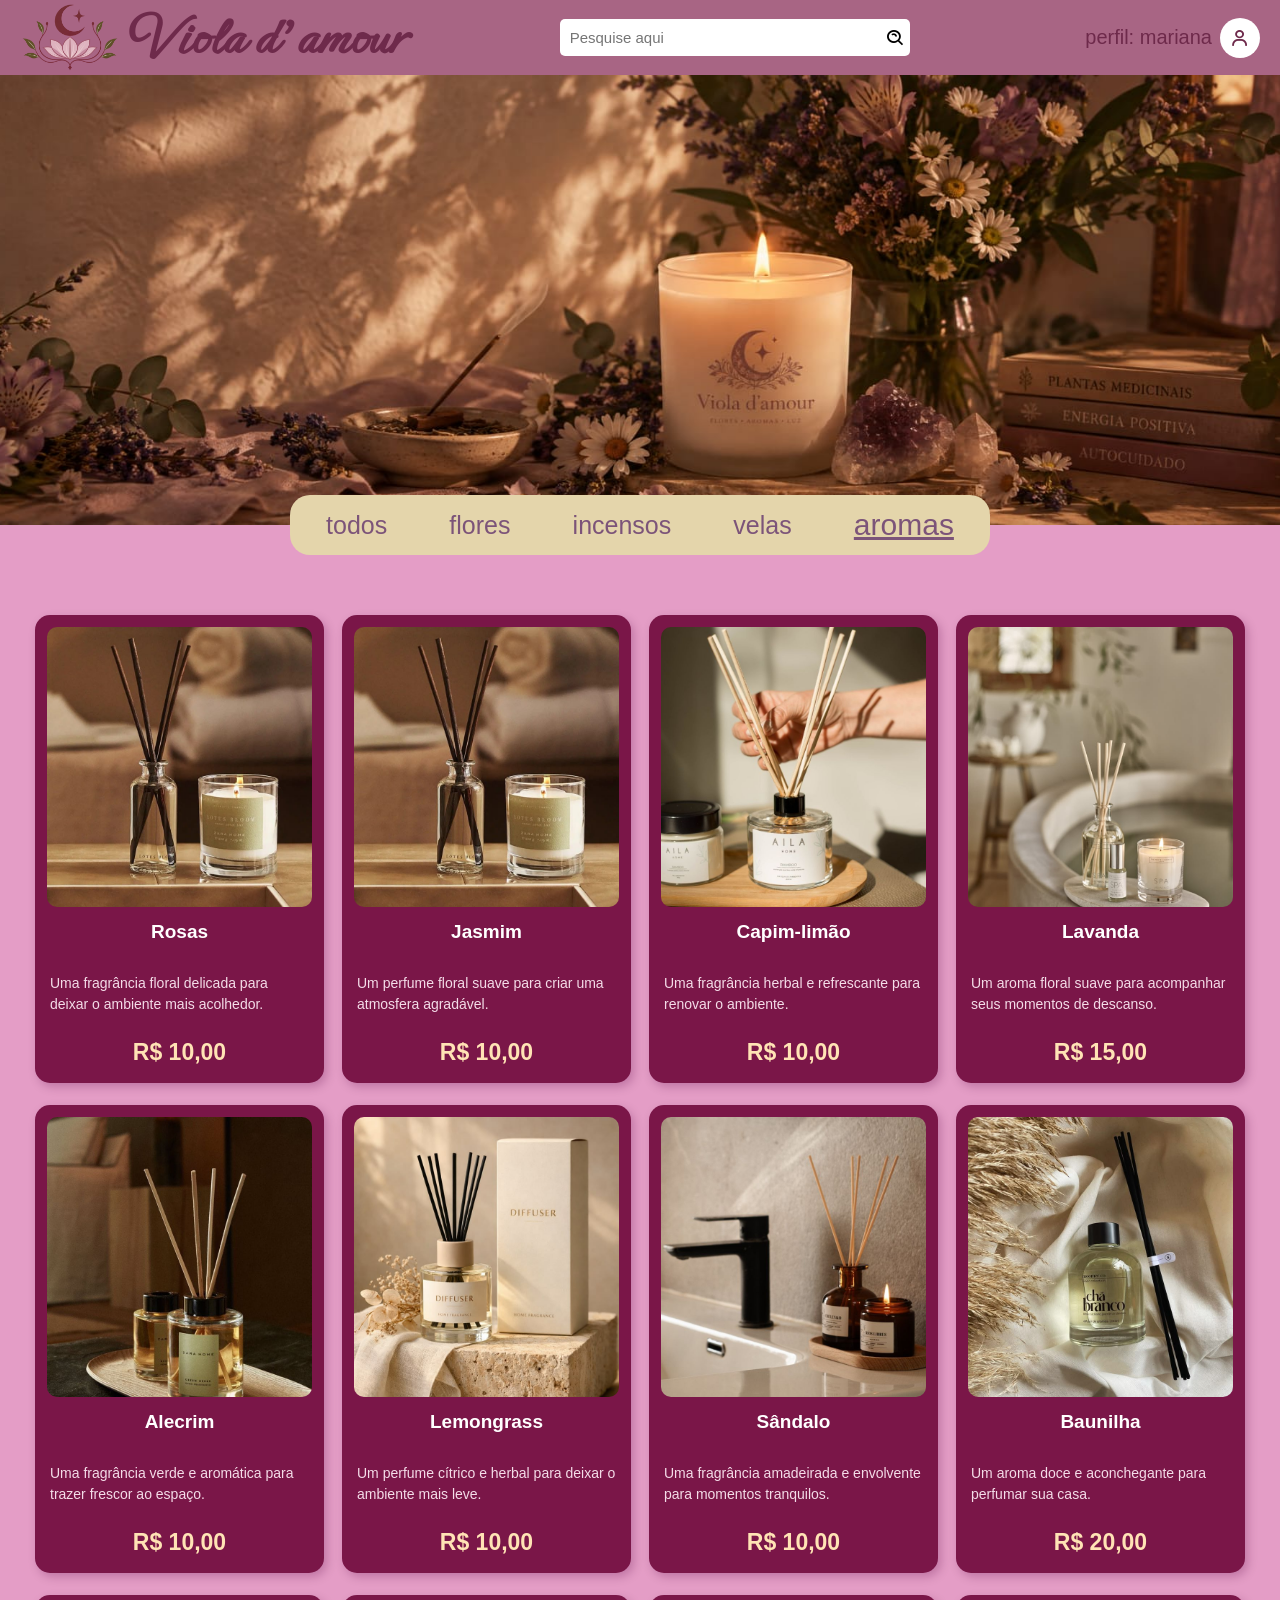
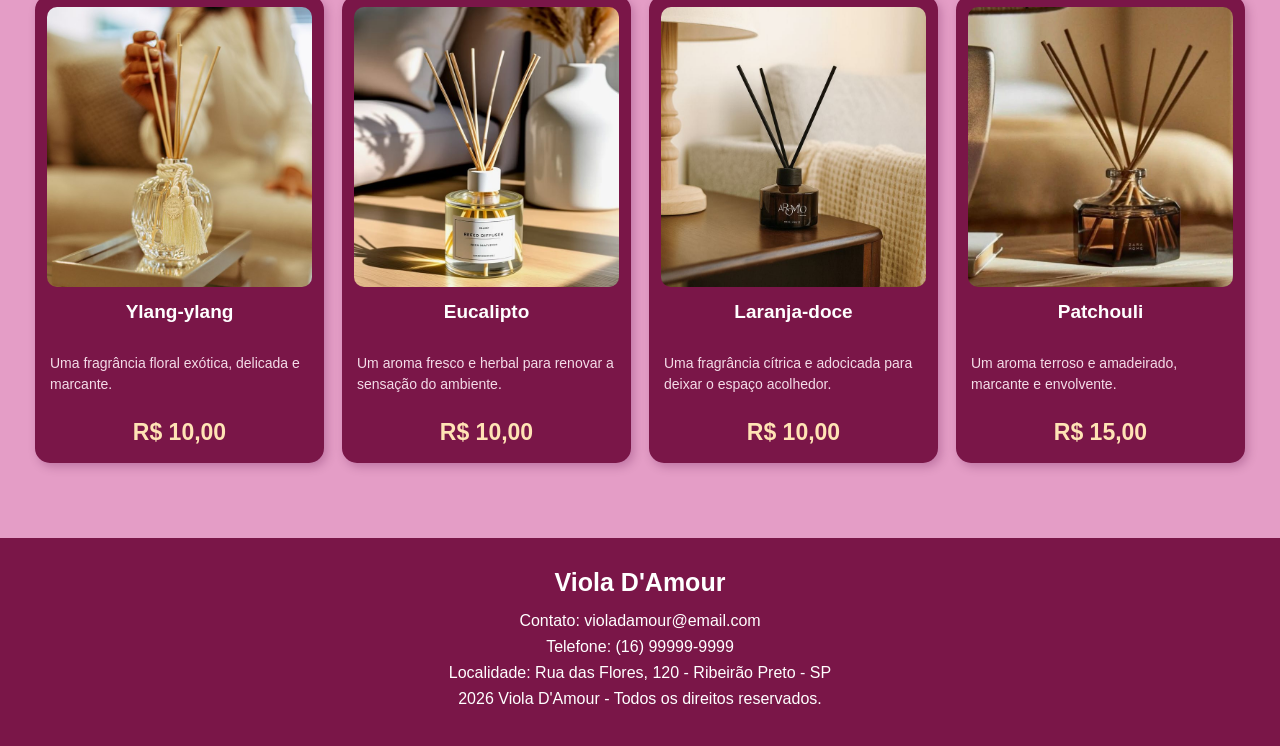
==== commit fbe66a85: "aa" ====
--- a/aroma.html
+++ b/aroma.html
@@ -9,239 +9,175 @@
     <title>Viola D'Amour - Aromas</title>
 
     <link rel="stylesheet" href="./aromas.css">
-    <link rel="stylesheet"
-        href="https://unpkg.com/boxicons@2.1.4/css/boxicons.min.css">
+    <link rel="stylesheet" href="https://unpkg.com/boxicons@2.1.4/css/boxicons.min.css">
 </head>
 
 <body>
 
     <!-- CABEÇALHO -->
-    <header class="header">
-
+    <header>
         <div class="logo">
             <a href="./index.html">
-                <img src="./imagens/logo.png" alt="Logo Viola D'Amour">
+                <img src="./imagens/logo.png" alt="Logo Viola D'Amour" id="logo">
             </a>
 
             <h1>Viola d’amour</h1>
         </div>
 
+        <!-- PESQUISA -->
         <div class="pesquisa">
-            <input type="text" placeholder="Pesquise aqui">
+            <input type="text" placeholder="Pesquise aqui" aria-label="Pesquisar produtos">
             <i class="bx bx-search-alt"></i>
         </div>
 
+        <!-- PERFIL -->
         <div class="perfil">
             <span>perfil: <a href="#">mariana</a></span>
             <i class="bx bx-user"></i>
         </div>
-
     </header>
 
     <!-- BANNER -->
     <div class="banner"></div>
 
+    <!-- CONTEÚDO PRINCIPAL -->
     <main>
 
-        <div class="partebaixo">
-        
-            <div class="lado-esquedo"> 
+        <!-- MENU DE CATEGORIAS -->
+        <nav class="meio">
+            <a href="./todos.html"><p>todos</p></a>
+            <a href="./flores.html"><p>flores</p></a>
+            <a href="./incensos.html"><p>incensos</p></a>
+            <a href="./velas.html"><p>velas</p></a>
+            <p id="ativo">aromas</p>
+        </nav>
 
- <div class="meio">
+        <!-- SEÇÃO DOS PRODUTOS -->
+        <section class="produtos-section">
 
-                    <a href="todos.html"><p>todos</p></a>
-                    <a href="./flores.html"><p>flores</p></a>
-                    <a href="./incensos.html"><p>incensos</p></a>
-                    <p id="ativo">velas</p>
-                    <a href="./aroma.html"><p>aromas</p></a>
-                </div>
+            <div class="container">
 
-                <!-- GRADE DOS AROMAS -->
-                <div class="baixo">
+                <!-- AROMA 01 -->
+                <article class="aromas">
+                    <img src="./imagens/img_aromas/WhatsApp Image 2026-10-14 at 10.09.57.jpeg"
+                         alt="Aroma de rosas">
+                    <h3>Rosas</h3>
+                    <p class="descricao">Uma fragrância floral delicada para deixar o ambiente mais acolhedor.</p>
+                    <p class="preco">R$ 10,00</p>
+                </article>
 
-                    <!-- AROMA 01 -->
-                    <div class="produtos">
-                        <img
-                            src="./imagens/img_aromas/WhatsApp Image 2026-10-14 at 10.09.57.jpeg"
-                            alt="Aroma de rosas"
-                            class="produto">
-                        <h3>ROSAS</h3>
-                        <p class="preco">R$ 10,00</p>
-                    </div>
+                <!-- AROMA 02 -->
+                <article class="aromas">
+                    <img src="./imagens/img_aromas/WhatsApp Image 2026-10-14 at 10.09.57.jpeg"
+                         alt="Aroma de jasmim">
+                    <h3>Jasmim</h3>
+                    <p class="descricao">Um perfume floral suave para criar uma atmosfera agradável.</p>
+                    <p class="preco">R$ 10,00</p>
+                </article>
 
-                    <!-- AROMA 02 -->
-                    <div class="produtos">
-                        <img
-                            src="./imagens/img_aromas/WhatsApp Image 2026-10-14 at 10.09.57.jpeg"
-                            alt="Aroma de jasmin"
-                            class="produto">
-                        <h3>JASMIN</h3>
-                        <p class="preco">R$ 10,00</p>
-                    </div>
+                <!-- AROMA 03 -->
+                <article class="aromas">
+                    <img src="./imagens/img_aromas/WhatsApp Image 2026-10-14 at 10.09.58 (1).jpeg"
+                         alt="Aroma de capim-limão">
+                    <h3>Capim-limão</h3>
+                    <p class="descricao">Uma fragrância herbal e refrescante para renovar o ambiente.</p>
+                    <p class="preco">R$ 10,00</p>
+                </article>
 
-                    <!-- AROMA 03 -->
-                    <div class="produtos">
-                        <img
-                            src="./imagens/img_aromas/WhatsApp Image 2026-10-14 at 10.09.58 (1).jpeg"
-                            alt="Aroma de capim-leão"
-                            class="produto">
-                        <h3>CAPIM-LEÃO</h3>
-                        <p class="preco">R$ 10,00</p>
-                    </div>
+                <!-- AROMA 04 -->
+                <article class="aromas">
+                    <img src="./imagens/img_aromas/WhatsApp Image 2026-10-14 at 10.09.58 (2).jpeg"
+                         alt="Aroma de lavanda">
+                    <h3>Lavanda</h3>
+                    <p class="descricao">Um aroma floral suave para acompanhar seus momentos de descanso.</p>
+                    <p class="preco">R$ 15,00</p>
+                </article>
 
-                    <!-- AROMA 04 -->
-                    <div class="produtos">
-                        <img
-                            src="./imagens/img_aromas/WhatsApp Image 2026-10-14 at 10.09.58 (2).jpeg"
-                            alt="Aroma de lavanda"
-                            class="produto">
-                        <h3>LAVANDA</h3>
-                        <p class="preco">R$ 15,00</p>
-                    </div>
+                <!-- AROMA 05 -->
+                <article class="aromas">
+                    <img src="./imagens/img_aromas/WhatsApp Image 2026-10-14 at 10.09.58 (3).jpeg"
+                         alt="Aroma de alecrim">
+                    <h3>Alecrim</h3>
+                    <p class="descricao">Uma fragrância verde e aromática para trazer frescor ao espaço.</p>
+                    <p class="preco">R$ 10,00</p>
+                </article>
 
-                    <!-- AROMA 05 -->
-                    <div class="produtos">
-                        <img
-                            src="./imagens/img_aromas/WhatsApp Image 2026-10-14 at 10.09.58 (3).jpeg"
-                            alt="Aroma de alecrim"
-                            class="produto">
-                        <h3>ALECRIM</h3>
-                        <p class="preco">R$ 10,00</p>
-                    </div>
+                <!-- AROMA 06 -->
+                <article class="aromas">
+                    <img src="./imagens/img_aromas/WhatsApp Image 2026-10-14 at 10.09.59 (1).jpeg"
+                         alt="Aroma de lemongrass">
+                    <h3>Lemongrass</h3>
+                    <p class="descricao">Um perfume cítrico e herbal para deixar o ambiente mais leve.</p>
+                    <p class="preco">R$ 10,00</p>
+                </article>
 
-                    <!-- AROMA 06 -->
-                    <div class="produtos">
-                        <img
-                            src="./imagens/img_aromas/WhatsApp Image 2026-10-14 at 10.09.59 (1).jpeg"
-                            alt="Aroma de lemongrass"
-                            class="produto">
-                        <h3>LEMONGRASS</h3>
-                        <p class="preco">R$ 10,00</p>
-                    </div>
+                <!-- AROMA 07 -->
+                <article class="aromas">
+                    <img src="./imagens/img_aromas/WhatsApp Image 2026-10-14 at 10.09.59 (2).jpeg"
+                         alt="Aroma de sândalo">
+                    <h3>Sândalo</h3>
+                    <p class="descricao">Uma fragrância amadeirada e envolvente para momentos tranquilos.</p>
+                    <p class="preco">R$ 10,00</p>
+                </article>
 
-                    <!-- AROMA 07 -->
-                    <div class="produtos">
-                        <img
-                            src="./imagens/img_aromas/WhatsApp Image 2026-10-14 at 10.09.59 (2).jpeg"
-                            alt="Aroma de sândalo"
-                            class="produto">
-                        <h3>SÂNDALO</h3>
-                        <p class="preco">R$ 10,00</p>
-                    </div>
+                <!-- AROMA 08 -->
+                <article class="aromas">
+                    <img src="./imagens/img_aromas/WhatsApp Image 2026-10-14 at 10.09.59 (3).jpeg"
+                         alt="Aroma de baunilha">
+                    <h3>Baunilha</h3>
+                    <p class="descricao">Um aroma doce e aconchegante para perfumar sua casa.</p>
+                    <p class="preco">R$ 20,00</p>
+                </article>
 
-                    <!-- AROMA 08 -->
-                    <div class="produtos">
-                        <img
-                            src="./imagens/img_aromas/WhatsApp Image 2026-10-14 at 10.09.59 (3).jpeg"
-                            alt="Aroma de baunilha"
-                            class="produto">
-                        <h3>BAUNILHA</h3>
-                        <p class="preco">R$ 20,00</p>
-                    </div>
+                <!-- AROMA 09 -->
+                <article class="aromas">
+                    <img src="./imagens/img_aromas/WhatsApp Image 2026-10-14 at 10.09.59.jpeg"
+                         alt="Aroma de ylang-ylang">
+                    <h3>Ylang-ylang</h3>
+                    <p class="descricao">Uma fragrância floral exótica, delicada e marcante.</p>
+                    <p class="preco">R$ 10,00</p>
+                </article>
 
-                    <!-- AROMA 09 -->
-                    <div class="produtos">
-                        <img
-                            src="./imagens/img_aromas/WhatsApp Image 2026-10-14 at 10.09.59.jpeg"
-                            alt="Aroma de ylang-ylang"
-                            class="produto">
-                        <h3>YLANG-YLANG</h3>
-                        <p class="preco">R$ 10,00</p>
-                    </div>
+                <!-- AROMA 10 -->
+                <article class="aromas">
+                    <img src="./imagens/img_aromas/WhatsApp Image 2026-10-14 at 10.19.52 (1).jpeg"
+                         alt="Aroma de eucalipto">
+                    <h3>Eucalipto</h3>
+                    <p class="descricao">Um aroma fresco e herbal para renovar a sensação do ambiente.</p>
+                    <p class="preco">R$ 10,00</p>
+                </article>
 
-                    <!-- AROMA 10 -->
-                    <div class="produtos">
-                        <img
-                            src="./imagens/img_aromas/WhatsApp Image 2026-10-14 at 10.19.52 (1).jpeg"
-                            alt="Aroma de eucalipto"
-                            class="produto">
-                        <h3>EUCALIPTO</h3>
-                        <p class="preco">R$ 10,00</p>
-                    </div>
+                <!-- AROMA 11 -->
+                <article class="aromas">
+                    <img src="./imagens/img_aromas/WhatsApp Image 2026-10-14 at 10.19.52.jpeg"
+                         alt="Aroma de laranja-doce">
+                    <h3>Laranja-doce</h3>
+                    <p class="descricao">Uma fragrância cítrica e adocicada para deixar o espaço acolhedor.</p>
+                    <p class="preco">R$ 10,00</p>
+                </article>
 
-                    <!-- AROMA 11 -->
-                    <div class="produtos">
-                        <img
-                            src="./imagens/img_aromas/WhatsApp Image 2026-10-14 at 10.19.52.jpeg"
-                            alt="Aroma de laranja-doce"
-                            class="produto">
-                        <h3>LARANJA-DOCE</h3>
-                        <p class="preco">R$ 10,00</p>
-                    </div>
-
-                    <!-- AROMA 12 -->
-                    <div class="produtos">
-                        <img
-                            src="./imagens/img_aromas/WhatsApp Image 2026-10-14 at 10.19.53.jpeg"
-                            alt="Aroma de patchouli"
-                            class="produto">
-                        <h3>PATCHOULI</h3>
-                        <p class="preco">R$ 15,00</p>
-                    </div>
-
-                </div>
+                <!-- AROMA 12 -->
+                <article class="aromas">
+                    <img src="./imagens/img_aromas/WhatsApp Image 2026-10-14 at 10.19.53.jpeg"
+                         alt="Aroma de patchouli">
+                    <h3>Patchouli</h3>
+                    <p class="descricao">Um aroma terroso e amadeirado, marcante e envolvente.</p>
+                    <p class="preco">R$ 15,00</p>
+                </article>
 
             </div>
-
-            <!-- COLUNA DIREITA: PROMOÇÕES -->
-            <aside class="lado-direito">
-
-                <div class="caixa-cimad">
-
-                    <i class="bx bx-calendar-star"></i>
-
-                    <h4>ofertas especiais</h4>
-                    <h3>Um mimo para você</h3>
-
-                    <p>
-                        Descubra nossas ofertas e encontre algo especial
-                        para você ou para presentear.
-                    </p>
-
-                    <a href="./promoção.html">
-                        <button type="button">VER PROMOÇÕES</button>
-                    </a>
-
-                    <i class="bx bx-right-arrow-alt" id="seta"></i>
-
-                </div>
-
-                <div class="caixa-baixod">
-
-                    <i class="bx bx-calendar-star"></i>
-
-                    <h4>feito para você</h4>
-                    <h3>Do seu jeito, com carinho.</h3>
-
-                    <p>
-                        Crie um presente personalizado com a delicadeza
-                        e a essência da Viola D'Amour.
-                    </p>
-
-                    <a href="./promoção.html">
-                        <button type="button">ENCOMENDAR</button>
-                    </a>
-
-                    <i class="bx bx-right-arrow-alt" id="seta"></i>
-
-                </div>
-
-            </aside>
-
-        </div>
+        </section>
 
     </main>
 
     <!-- RODAPÉ -->
     <footer>
-
         <h3>Viola D'Amour</h3>
 
         <p>Contato: violadamour@email.com</p>
         <p>Telefone: (16) 99999-9999</p>
         <p>Localidade: Rua das Flores, 120 - Ribeirão Preto - SP</p>
         <p>2026 Viola D'Amour - Todos os direitos reservados.</p>
-
     </footer>
 
 </body>
--- a/aromas.css
+++ b/aromas.css
@@ -1,5 +1,6 @@
-
 @import url('https://fonts.googleapis.com/css2?family=Ephesis&display=swap');
+
+/* CONFIGURAÇÃO GERAL */
 
 * {
     margin: 0;
@@ -7,194 +8,209 @@
     box-sizing: border-box;
 }
 
+html {
+    scroll-behavior: smooth;
+}
+
 body {
     background-color: rgb(228, 213, 171);
+    padding-top: 75px;
     font-family: Arial, sans-serif;
-}
+    overflow-x: hidden;
+}
+
 /* CABEÇALHO */
-.header {
-    display: flex;
-    align-items: center;
-    justify-content: space-between;
+
+header {
+    display: flex;
+    align-items: center;
+    gap: 10px;
+
+    background-color: rgb(168, 101, 132);
+
+    position: fixed;
+    top: 0;
+    left: 0;
+
     width: 100%;
     height: 75px;
     padding: 0 20px;
 
-    position: fixed;
-    top: 0;
-    left: 0;
-    z-index: 10;
-
-    background-color: rgb(168, 101, 132);
-}
+    z-index: 1000;
+}
+
+/* LOGO */
 
 .logo {
     display: flex;
     align-items: center;
-    gap: 15px;
-}
-
-.logo img {
-    width: 80px;
+    gap: 10px;
+    flex-shrink: 0;
+}
+
+.logo a {
+    display: flex;
+    align-items: center;
+}
+
+#logo {
+    width: 100px;
     height: 70px;
     object-fit: contain;
+    flex-shrink: 0;
 }
 
 .logo h1 {
     font-family: "Ephesis", cursive;
+    font-weight: 600;
     font-size: 60px;
-    font-weight: 600;
     color: rgb(110, 42, 75);
     white-space: nowrap;
 }
 
 /* PESQUISA */
+
 .pesquisa {
     flex: 1;
     display: flex;
     align-items: center;
     justify-content: center;
+
     padding: 0 30px;
+    min-width: 0;
 }
 
 .pesquisa input {
     width: 350px;
+    max-width: 100%;
     padding: 10px;
+
     border: none;
     border-radius: 5px;
-    outline: none;
+
+    font-size: 15px;
+    outline-color: #7a1648;
 }
 
 .pesquisa i {
     position: relative;
     right: 25px;
     font-size: 20px;
+    flex-shrink: 0;
 }
 
 /* PERFIL */
+
 .perfil {
     display: flex;
     align-items: center;
     gap: 8px;
+
     white-space: nowrap;
     font-size: 20px;
+    color: rgb(110, 42, 75);
 }
 
 .perfil a {
-    color: rgb(110, 42, 75);
+    color: inherit;
     text-decoration: none;
+    cursor: pointer;
 }
 
 .perfil a:hover {
     text-decoration: underline;
-    cursor: pointer;
 }
 
 .perfil i {
     display: flex;
     align-items: center;
     justify-content: center;
+
     width: 40px;
     height: 40px;
+
     border-radius: 50%;
     background-color: white;
-    font-size: 22px;
-}
-
-header a {
-    text-decoration: none;
+    padding: 10px;
+    font-size: 20px;
 }
 
 /* BANNER */
+
 .banner {
     background-image: url("./imagens/banner_vela.jpeg");
-    background-repeat: no-repeat;
-    background-position: center;
-    background-size: cover;
 
     width: 100%;
     height: 450px;
+
+    background-size: cover;
+    background-position: center;
+    background-repeat: no-repeat;
 
     position: fixed;
     top: 75px;
     left: 0;
+
     z-index: -1;
 }
 
 /* CONTEÚDO PRINCIPAL */
+
 main {
-    display: flex;
-    flex-direction: column;
-    width: 100%;
+    background-color: rgb(228, 157, 198);
     margin-top: 450px;
-}
-
-
-/* ÁREA INFERIOR */
-.partebaixo {
-   display: flex;
-    align-items: stretch;
-    width: 100%;
-    min-height: 1400px;
-    background-color: rgb(141, 96, 145);
-}
-
-/* COLUNA ESQUERDA */
-.lado-esquedo {
-    display: flex;
-    flex-direction: column;
-    align-items: center;
-
-    width: 80%;
-    min-width: 0;
-
-    padding: 25px 22px 40px;
-    background-color: rgb(97, 124, 65);
+    min-height: 500px;
+
+    position: relative;
+    z-index: 1;
+
+    padding-bottom: 35px;
 }
 
 /* MENU DE CATEGORIAS */
+
 .meio {
-
     
-    margin-top: -80px;
-    position: relative;
-    top: auto;
-    left: auto;
-
-    display: flex;
-    align-items: center;
+    display: flex;
     justify-content: space-around;
+    align-items: center;
     gap: 30px;
-
-    width: 700px;
-    max-width: 100%;
-    height: 60px;
-
-    margin: 0 auto 30px;
-    padding: 10px 15px;
 
     background-color: rgb(228, 213, 171);
     color: rgb(124, 84, 121);
+
     border-radius: 20px;
+
+    width: 700px;
+    max-width: calc(100% - 40px);
+    min-height: 60px;
+
+    margin: 0 auto 20px;
+    padding: 10px 20px;
+
     font-size: 25px;
 
-    flex-shrink: 0;
+    position: relative;
+    top: -30px;
 }
 
 .meio a {
     text-decoration: none;
     color: rgb(124, 84, 121);
+    transition: 0.2s;
 }
 
 .meio p {
+    
     white-space: nowrap;
-}
-
-.meio p:hover {
+    transition: 0.2s;
+}
+
+.meio p:hover,
+.meio a:hover {
     text-decoration: underline;
     cursor: pointer;
     transform: scale(1.08);
-    transition: 0.2s;
 }
 
 #ativo {
@@ -202,47 +218,63 @@
     font-size: 30px;
 }
 
-/* GRADE DOS PRODUTOS */
-.baixo {
+/* SEÇÃO DOS PRODUTOS */
+
+.produtos-section {
+    width: 100%;
+    padding: 0 35px 20px;
+}
+
+/* GRADE DOS AROMAS */
+
+.container {
     display: grid;
-
     grid-template-columns: repeat(4, minmax(0, 1fr));
+
     gap: 22px 18px;
 
     width: 100%;
+    padding: 10px 0 20px;
+
+    justify-items: stretch;
     align-items: stretch;
 }
 
 /* CARTÕES DOS AROMAS */
-.produtos {
+
+.aromas {
     display: flex;
     flex-direction: column;
-    align-items: center;
-    justify-content: flex-start;
 
     width: 100%;
-    max-width: 334px;
     min-width: 0;
-    min-height: 350px;
-
-    padding: 15px;
-
-    background-color: rgb(228, 213, 171);
+    height: 100%;
+
+    padding: 12px;
+
+    background-color: #7a1648;
+    color: white;
+
     border-radius: 15px;
-
-    box-shadow: 0 4px 10px rgba(0, 0, 0, 0.18);
-
-    text-align: center;
     overflow: hidden;
+
+    box-shadow: 3px 4px 10px rgba(82, 2, 62, 0.25);
+
+    transition: transform 0.2s, box-shadow 0.2s;
+}
+
+.aromas:hover {
+    transform: translateY(-4px);
+    box-shadow: 5px 8px 15px rgba(82, 2, 62, 0.35);
 }
 
 /* IMAGENS DOS AROMAS */
-.produtos img,
-.produtos .produto {
+
+.aromas img {
     display: block;
 
     width: 100%;
-    height: 250px;
+    height: 280px;
 
     object-fit: cover;
     object-position: center;
@@ -251,154 +283,294 @@
 }
 
 /* NOMES DOS AROMAS */
-.produtos h3 {
-    width: 100%;
-    margin-top: 12px;
-
-    color: rgb(61, 71, 33);
-    font-size: 17px;
-
+
+.aromas h3 {
+
+    text-align: center;
+    font-size: 19px;
+    line-height: 1.4;
+
+    margin: 12px 3px 6px;
+    min-height: 48px;
+
+    color: white;
     overflow-wrap: anywhere;
 }
 
+/* DESCRIÇÕES */
+
+.aromas .descricao {
+    font-size: 14px;
+    line-height: 1.5;
+
+    color: #f4dce8;
+
+    margin: 0 3px 12px;
+}
+
 /* PREÇOS */
-.produtos .preco {
-    margin-top: 10px;
-
-    color: rgb(97, 124, 65);
-    font-size: 19px;
+
+.aromas .preco {
+
+    text-align: center;
+    font-size: 23px;
     font-weight: bold;
-}
-
-/* COLUNA DIREITA: PROMOÇÕES */
-.lado-direito {
-    display: flex;
-    flex-direction: column;
-    align-items: center;
-
-    width: 20%;
-    flex-shrink: 0;
-    gap: 25px;
-
-    padding: 25px 12px;
-
-    background-color: rgb(92, 97, 48);
-}
-
-/* CAIXAS DE PROMOÇÃO */
-.caixa-cimad,
-.caixa-baixod {
-    display: flex;
-    flex-direction: column;
-    align-items: center;
-
-    width: 100%;
-    min-height: 420px;
-
-    padding: 25px 18px;
-
-    background-color: rgb(228, 213, 171);
-    border-radius: 15px;
-
+
+    color: #ffe3b5;
+
+    margin-top: auto;
+    padding: 12px 3px 5px;
+}
+
+/* RODAPÉ */
+
+footer {
+    background-color: #7a1648;
+    color: white;
     text-align: center;
 
-    box-shadow: 0 4px 10px rgba(0, 0, 0, 0.18);
-}
-
-/* ÍCONES DAS PROMOÇÕES */
-.caixa-cimad > i:first-child,
-.caixa-baixod > i:first-child {
-    font-size: 38px;
-    color: rgb(168, 101, 132);
+    padding: 30px;
+
+    position: relative;
+    z-index: 2;
+}
+
+footer h3 {
+    font-size: 25px;
     margin-bottom: 15px;
 }
 
-/* TÍTULOS DAS PROMOÇÕES */
-.caixa-cimad h4,
-.caixa-baixod h4 {
-    color: rgb(97, 124, 65);
-    font-size: 16px;
-    margin-bottom: 15px;
-    text-transform: lowercase;
-}
-
-.caixa-cimad h3,
-.caixa-baixod h3 {
-    color: rgb(61, 71, 33);
-    font-size: 22px;
-    margin-bottom: 15px;
-}
-
-/* TEXTOS DAS PROMOÇÕES */
-.caixa-cimad p,
-.caixa-baixod p {
-    color: rgb(70, 65, 52);
-    font-size: 15px;
-    line-height: 1.5;
-    margin-bottom: 25px;
-}
-
-/* LINKS DOS BOTÕES */
-.caixa-cimad a,
-.caixa-baixod a {
-    display: block;
-    width: 100%;
-    margin-top: auto;
-
-    text-decoration: none;
-}
-
-/* BOTÕES DAS PROMOÇÕES */
-.caixa-cimad button,
-.caixa-baixod button {
-    width: 100%;
-    min-height: 45px;
-
-    padding: 10px;
-
-    background-color: rgb(168, 101, 132);
-    color: white;
-
-    border: none;
-    border-radius: 25px;
-
-    font-size: 13px;
-    font-weight: bold;
-
-    cursor: pointer;
-    transition: 0.3s;
-}
-
-.caixa-cimad button:hover,
-.caixa-baixod button:hover {
-    background-color: rgb(126, 69, 98);
-    transform: scale(1.03);
-}
-
-/* SETAS */
-#seta {
-    font-size: 28px;
-    color: rgb(168, 101, 132);
-    margin-top: 15px;
-}
-
-/* RODAPÉ */
-footer {
-    width: 100%;
-    padding: 35px 20px;
-
-    background-color: rgb(61, 71, 33);
-    color: rgb(255, 239, 207);
-
-    text-align: center;
-}
-
-footer h3 {
-    font-size: 24px;
-    margin-bottom: 15px;
-}
-
 footer p {
-    font-size: 14px;
-    margin-top: 10px;
-}
+    margin: 8px;
+}
+
+/* NOTEBOOK MENOR */
+
+@media (max-width: 1100px) {
+    .container {
+        grid-template-columns: repeat(3, minmax(0, 1fr));
+    }
+
+    .logo h1 {
+        font-size: 48px;
+    }
+
+    .pesquisa {
+        padding: 0 15px;
+    }
+}
+
+/* TABLET */
+
+@media (max-width: 800px) {
+    header {
+        padding: 0 10px;
+        gap: 5px;
+    }
+
+    #logo {
+        width: 65px;
+        height: 60px;
+    }
+
+    .logo {
+        gap: 5px;
+    }
+
+    .logo h1 {
+        font-size: 38px;
+    }
+
+    .perfil {
+        font-size: 15px;
+        gap: 5px;
+    }
+
+    .perfil i {
+        width: 32px;
+        height: 32px;
+        padding: 7px;
+    }
+
+    .pesquisa {
+        padding: 0 8px;
+    }
+
+    .meio {
+        gap: 18px;
+        font-size: 20px;
+    }
+
+    #ativo {
+        font-size: 24px;
+    }
+
+    .produtos-section {
+        padding: 0 20px 20px;
+    }
+
+    .container {
+        grid-template-columns: repeat(2, minmax(0, 1fr));
+    }
+
+    .aromas img {
+        height: 240px;
+    }
+}
+
+/* CELULAR */
+
+@media (max-width: 550px) {
+    body {
+        padding-top: 120px;
+    }
+
+    header {
+        height: 120px;
+
+        flex-wrap: wrap;
+        justify-content: space-between;
+
+        padding: 5px 12px;
+        gap: 0;
+    }
+
+    .logo {
+        height: 60px;
+    }
+
+    #logo {
+        width: 55px;
+        height: 55px;
+    }
+
+    .logo h1 {
+        font-size: 38px;
+    }
+
+    .perfil {
+        font-size: 14px;
+    }
+
+    .perfil i {
+        width: 30px;
+        height: 30px;
+        font-size: 17px;
+        padding: 6px;
+    }
+
+    .pesquisa {
+        order: 3;
+        flex: 0 0 100%;
+        height: 42px;
+        padding: 0 5px;
+    }
+
+    .pesquisa input {
+        width: 100%;
+        font-size: 14px;
+    }
+
+    .banner {
+        top: 120px;
+        height: 300px;
+    }
+
+    main {
+        margin-top: 300px;
+    }
+
+    .meio {
+        width: calc(100% - 20px);
+        max-width: none;
+
+        gap: 12px;
+        padding: 10px;
+
+        font-size: 15px;
+        min-height: 50px;
+        border-radius: 15px;
+    }
+
+    #ativo {
+        font-size: 18px;
+    }
+
+    .produtos-section {
+        padding: 0 12px 15px;
+    }
+
+    .container {
+        grid-template-columns: repeat(2, minmax(0, 1fr));
+        gap: 14px 10px;
+        padding-top: 0;
+    }
+
+    .aromas {
+        padding: 8px;
+        border-radius: 12px;
+    }
+
+    .aromas img {
+        height: 160px;
+        border-radius: 8px;
+    }
+
+    .aromas h3 {
+        font-size: 16px;
+        min-height: 0;
+        margin: 10px 2px 6px;
+    }
+
+    .aromas .descricao {
+        font-size: 12px;
+        margin: 0 2px 8px;
+    }
+
+    .aromas .preco {
+        font-size: 19px;
+        padding: 8px 2px 4px;
+    }
+
+    footer {
+        padding: 25px 12px;
+        overflow-wrap: anywhere;
+    }
+
+    footer h3 {
+        font-size: 23px;
+    }
+
+    footer p {
+        font-size: 13px;
+    }
+}
+
+/* CELULARES ESTREITOS */
+
+@media (max-width: 360px) {
+    .logo h1 {
+        font-size: 31px;
+    }
+
+    .meio {
+        gap: 8px;
+        font-size: 13px;
+    }
+
+    #ativo {
+        font-size: 15px;
+    }
+
+    .aromas img {
+        height: 130px;
+    }
+
+    .aromas h3 {
+        font-size: 14px;
+    }
+
+    .aromas .preco {
+        font-size: 17px;
+    }
+}
